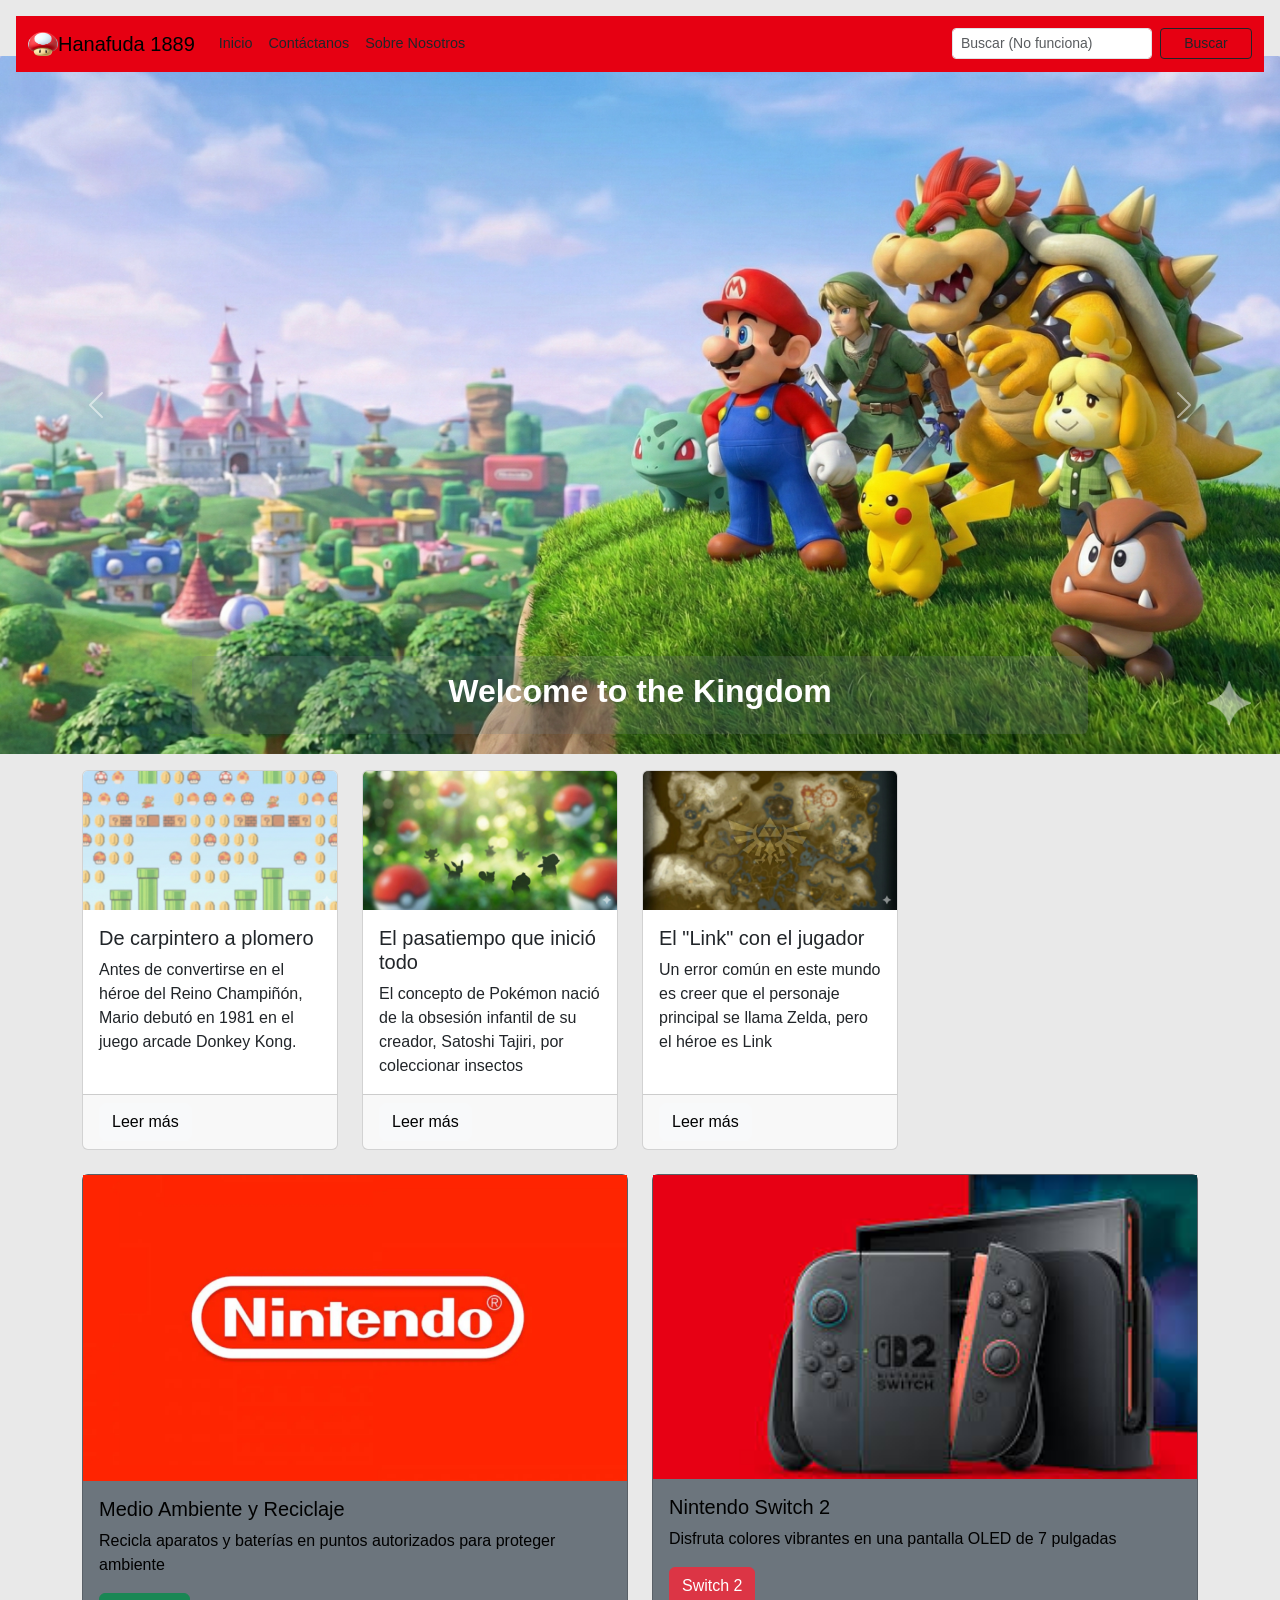
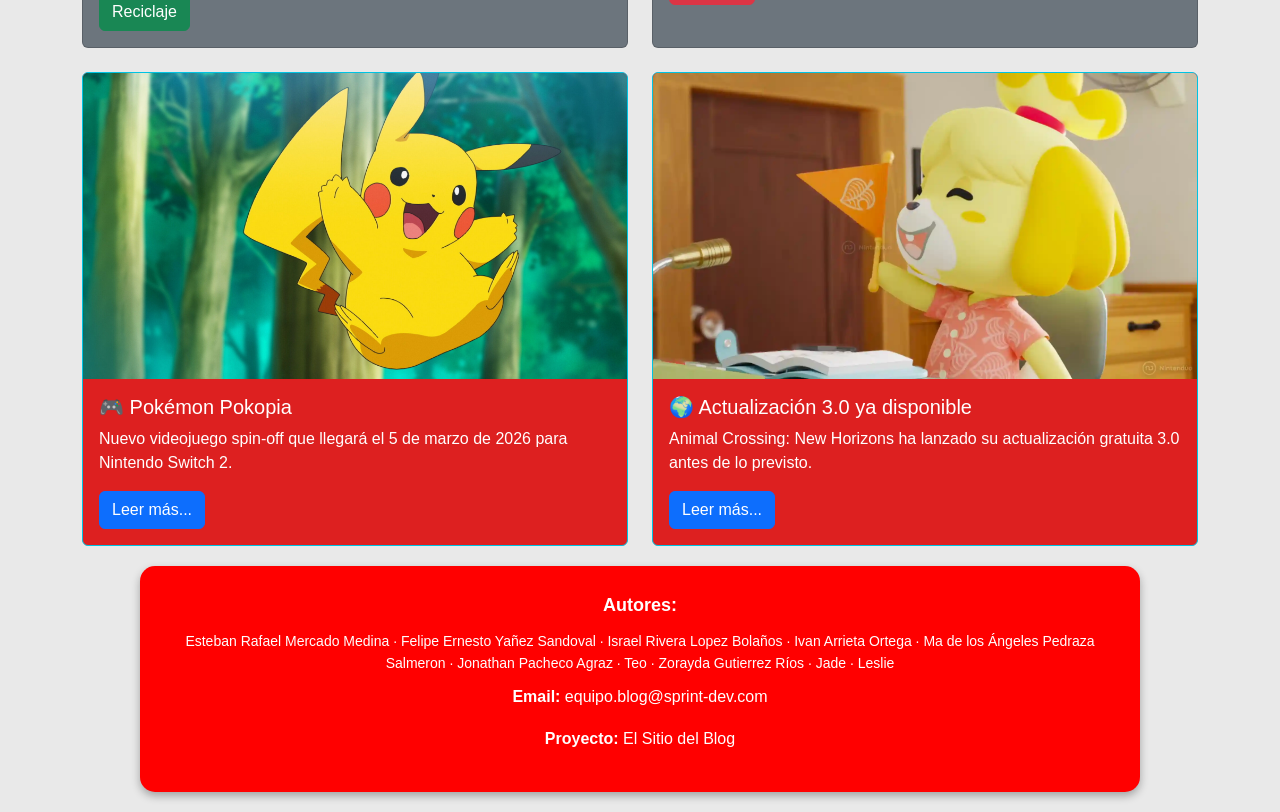
==== index.html @ a0fc488a "Merge branch 'bootstrap' into bootstrap-Esteban" ====
<!DOCTYPE html>
<html lang="es">

<head>
    <meta charset="UTF-8">
    <meta name="viewport" content="width=device-width, initial-scale=1.0">
    <title>Hanafuda 1889 - Inicio</title>
    <link href="https://cdn.jsdelivr.net/npm/bootstrap@5.3.3/dist/css/bootstrap.min.css" rel="stylesheet">
    <link rel="stylesheet" href="styles.css">
    <script src="components.js" defer></script>
</head>

<body>


    <main-nav></main-nav>


    <!-- ========== CONTENIDO PRINCIPAL ========== -->
    <main>

        <!-- ===== SECCIÓN HERO/BIENVENIDA - PERSONA 2 ===== -->
        <section id="">
            <div id="titleBox">
                <div id="carouselExample" class="carousel slide">
                    <div class="carousel-inner">
                        <div class="carousel-item active">
                            <img src="./img/titleBackground.png" class="d-block w-100" alt="...">
                            <div class="carousel-caption d-none d-md-block bg-secondary text-white p-3 rounded bg-opacity-25">
                                <h2 class="fw-bolder">Welcome to the Kingdom</h2>
                            </div>
                        </div>
                        <div class="carousel-item">
                            <img src="./img/carr02.png" class="d-block w-100" alt="...">
                            <div class="carousel-caption d-none d-md-block bg-secondary text-white p-3 rounded bg-opacity-25">
                                <p class="fs-2 text-decoration-none fw-bolder">Mario Kart en Universal Studios</p>
                                <a href="#" class="text-decoration-underline link text-white fs-2">Ver más</a>
                            </div>
                        </div>
                        <div class="carousel-item">
                            <img src="./img/carr03.png" class="d-block w-100" alt="...">
                            <div class="carousel-caption d-none d-md-block bg-secondary text-white p-3 rounded bg-opacity-25">
                                <p class="fs-2 text-decoration-none fw-bolder">Nuevo juego de Donkey Kong</p>
                                <a href="#" class="text-decoration-underline link text-white fs-2">Ver más</a>
                            </div>
                        </div>
                    </div>
                    <button class="carousel-control-prev" type="button" data-bs-target="#carouselExample"
                        data-bs-slide="prev">
                        <span class="carousel-control-prev-icon" aria-hidden="true"></span>
                        <span class="visually-hidden">Previous</span>
                    </button>
                    <button class="carousel-control-next" type="button" data-bs-target="#carouselExample"
                        data-bs-slide="next">
                        <span class="carousel-control-next-icon" aria-hidden="true"></span>
                        <span class="visually-hidden">Next</span>
                    </button>
                </div>
            </div>
            <!-- Título principal del blog (h1) -->
            <!-- Párrafo de introducción -->
            <!-- Imagen principal -->
        </section>
        <!-- ===== FIN HERO ===== -->

        <!-- ===== SECCIÓN ARTÍCULOS/CONTENIDO - PERSONA 3 ===== -->
        <section id="">
            <div class="container">
                <div class="row mt-3">
                    <div class="col-auto">
                        <div class="card h-100" style="width: 16rem;">
                            <img src="./img/mario.png" class="card-img-top" alt="...">
                            <div class="card-body">
                                <h5 class="card-title">De carpintero a plomero</h5>
                                <p class="card-text">Antes de convertirse en el héroe del Reino Champiñón, Mario debutó
                                    en 1981 en el juego arcade Donkey Kong.</p>
                            </div>
                            <div class="card-footer">
                                <a href="#" class="btn btn-light">Leer más</a>
                            </div>
                        </div>
                    </div>
                    <div class="col-auto">
                        <div class="card h-100" style="width: 16rem;">
                            <img src="./img/pokemon.png" class="card-img-top" alt="...">
                            <div class="card-body">
                                <h5 class="card-title">El pasatiempo que inició todo</h5>
                                <p class="card-text">El concepto de Pokémon nació de la obsesión infantil de su creador,
                                    Satoshi
                                    Tajiri, por coleccionar insectos</p>
                            </div>
                            <div class="card-footer">
                                <a href="#" class="btn btn-light">Leer más</a>
                            </div>
                        </div>
                    </div>
                    <div class="col-auto">
                        <div class="card h-100" style="width: 16rem;">
                            <img src="./img/zelda.png" class="card-img-top" alt="...">
                            <div class="card-body">
                                <h5 class="card-title">El "Link" con el jugador</h5>
                                <p class="card-text">Un error común en este mundo es creer que el personaje principal se
                                    llama
                                    Zelda, pero el héroe es Link</p>
                            </div>
                            <div class="card-footer">
                                <a href="#" class="btn btn-light">Leer más</a>
                            </div>
                        </div>
                    </div>
                </div>
            </div>

            <!--inicio de mis articulos-->
        <div class="container mt-4">
            <div class="row g-4">
                <div class="col-md-6">
                    <article class="card h-100 bg-secondary text-black">
                        <img src="/img/nintendo.webp" alt="Nintendo Reciclaje" >
                        <div class="card-body ">
                            <h5 class="card-title">Medio Ambiente y Reciclaje</h5>
                            <p class="card-text">Recicla aparatos y baterías en puntos autorizados para proteger ambiente </p>
                            <a href="https://www.nintendo.com/es-es/Empresa/Informacion-al-Consumidor/Medio-ambiente-y-reciclaje/Medio-ambiente-y-reciclaje-2507405.html?srsltid=AfmBOoqjgCfKICiXzBRocwQR1zyHa_dGzlAh3qKgA-KItRcK5p74IXiR"
                            class="btn btn-success"
                            target="_blank">Reciclaje</a>
                        </div>
                    </article>
                </div>


                <div class="col-md-6">
                    <article class="card h-100 bg-secondary text-black"">
                        <img src="/img/nintengo2.jpeg" alt="Nintendo switch 2" >
                        <div class="card-body">
                            <h5 class="card-title">Nintendo Switch 2</h5>
                            <p class="card-text">Disfruta colores vibrantes en una pantalla OLED de 7 pulgadas</p>
                            <a href="https://www.nintendo.com/es-es/switch/oled-model/"
                            class="btn btn-danger"
                            target="_blank">Switch 2</a>
                        </div>
                    </article>
                </div>

            </div>
        </div>
        <!-- ===== Mis articulos ===== -->
        
            <div class="articleJade container mt-4">
            <div class="row g-4">

            <div class="col-md-6">
            <div class="card h-100 custom-card">
                <img src="img/pokemon.jpg" class="card-img-top" alt="Artículo destacado 1">
                <div class="card-body">
                    <h5 class="card-title">🎮 Pokémon Pokopia</h5>
                    <p class="card-text">Nuevo videojuego spin-off que llegará el 5 de marzo de 2026 para Nintendo Switch 2.</p>
                    <a href="#" class="btn btn-primary">Leer más...</a>
                </div>
            </div>
            </div>

            <div class="col-md-6">
            <div class="card h-100 custom-card">
                <img src="img/ac.webp" class="card-img-top" alt="Artículo destacado 2">
                <div class="card-body">
                    <h5 class="card-title">🌍 Actualización 3.0 ya disponible</h5>
                    <p class="card-text">Animal Crossing: New Horizons ha lanzado su actualización gratuita 3.0 antes de lo previsto.</p>
                    <a href="#" class="btn btn-primary">Leer más...</a>
                </div>
            </div>
            </div>

            </div>       
            </div>

                    </article>
                </section>

            </div>
        </section>
        <!-- ===== FIN ARTÍCULOS ===== -->

        <!-- ========== FOOTER ========== -->
        <!-- Lista de autores -->
        <!-- Correo falso-->
        <!-- Nombre del proyecto -->
        <main-footer></main-footer>
        <!-- ========== FIN FOOTER ========== -->
    </main>

    <script src="https://cdn.jsdelivr.net/npm/bootstrap@5.3.3/dist/js/bootstrap.bundle.min.js"></script>
</body>

</html>
---- styles.css ----
/*************** HEADER CSS, VA ARRIBOTA DE TODO TODO ***************/
    /* Control para todos los objetos nav */
nav {
    position: sticky;
    top: 1rem;
    width: calc(100% - 2rem);
    margin: 0 auto;
    z-index: 1000;     /* Medida de seguridad para que el Header siempre sea el elemento mas alto, arriba de todos los demas */
}
    /* Controla el div contenedor de los objetos nav */
.nav-container {
    background-color: red;
    padding: 16px 32px;
    border-radius: 8px;
    margin: 0 auto;
    display: flex;
    justify-content: space-between;
    align-items: center;
}

    /* Div container con todo lo que va a la izquierda: titulo, separador y menu de navegacion */
.nav-left {
    display: flex;
    align-items: center;
    gap: 24px;
}

    /* Controla el h2 que funciona como titulo del nav */
.nav-title {
    color: #fff;
    font-size: 32px;
    margin: 0;
}

    /* Controla el separador | lit nomas eso */
.separator {
    color: #fff;
    font-size: 32px;
}

    /* Controla la lista que contiene el selector de paginas */
.nav-menu {
    display: flex;
    list-style: none; /* Elimina bullet points de la lista */
    gap: 12px;
    margin: 0;
    padding: 0;
}

    /* Controla los items de lista de las paginas NO seleccionadas */
.nav-link {
    color: #fff;
    text-decoration: none; /* Quita la rayita debajo de los urls pq se ve feo */
    font-size: 24px;
    padding: 8px 16px;
    border-radius: 5px;
}

.nav-link:hover {
    background-color: #555;
}

    /* Controla la imagen del logo en el header */
.logo-img img {
    height: 80px;
    width: 80px;
}
/*************** END HEADER CSS ***************/
/* Estilo del about */
.tittle {
 text-align: center;
 background-color: red;
 color: white;
 text-shadow:
 -2px -2px 0 rgb(136, 43, 43),
 2px -2px 0 rgb(136, 43, 43),
 -2px 2px 0 rgb(136, 43, 43),
 2px 2px 0 rgb(136, 43, 43);
 font-family: 'Luckiest Guy', cursive;
 display: block;
 width: 100vw;
 margin: 0;
 padding: 10px ;
}
.imagenes {
display: flex;
gap: 20px;
justify-content: center;
}

.imagenes2 img {
width: 300px;
}
.box{
    background-color: bisque;
}

.box2{
    background-color: bisque;
}
.subtitulo{
background-color: orange;
color: white;
 font-family: 'Luckiest Guy', cursive;
 display: block;
 width: 100vw;
 margin: 0;
 padding: 10px ;
}
.subtitulo2{
background-color: green;
color: white;
 font-family: 'Luckiest Guy', cursive;
 display: block;
 width: 100vw;
 margin: 0;
 padding: 10px ;

}
button{
background-color: red;
color: white;
font-family: 'Luckiest Guy', cursive;
display: block;
width: 100vw;
margin: 0;
padding: 10px ;

}
.historia-contenido{
display: flex;
align-items: center;
justify-content: space-between;
gap: 30px;
}

.historia{
font-size: 30px;  
line-height: 1.6;
width: 50%;
text-align: left;
margin: 0;
}

.imagenes{
width: 50%;
display: flex;
justify-content: flex-end;
gap: 20px;
}

.mision-contenido{
display: flex;
align-items: center;
justify-content: space-between;
gap: 30px;
}

.misión{
font-size: 30px;  
line-height: 1.6;
width: 50%;
text-align: left;
margin: 0;
}

.imagenes2{
width: 50%;
display: flex;
justify-content: flex-end;
gap: 20px;
}

/* Fin del about*/
html, body {
    min-height: 100vh;
    margin: 0;
}

body {
     display: flex;
    flex-direction: column;
    font-family: Arial, Helvetica, sans-serif;
    background-color: rgb(233, 233, 233);
}    

main {
    flex: 1;
}

/* ================= FOOTER CUADRADO ROJO ================= */
.footer {
  background-color: #ff0000;   
  color: #ffffff;               
  padding: 25px 20px;           
  border-radius: 15px;         
  text-align: center;           
  font-family: Arial, sans-serif;
  line-height: 1.6;             
  max-width: 1000px;             
  margin: 20px auto;             
  box-shadow: 0 4px 8px rgba(0,0,0,0.3); 
}

/* Título de autores */
.footer-title {
  font-size: 18px;
  font-weight: bold;
  margin-bottom: 10px;
}

/* Lista de autores */
.footer-authors {
  font-size: 14px;
  margin: 10px 0;
}

/* Información adicional (email, proyecto) */
.footer p strong {
  color: #ffffff;         
}

/* Footer responsivo */
@media (max-width: 768px) {
  .footer {
    font-size: 14px;
    padding: 20px 15px;
  }

  .footer-authors {
    line-height: 1.4;
  }
}

    
#pageTitle {
    position: absolute;
    top: 50%;
    left: 7%;
    color: antiquewhite;
    text-shadow:
        -2px 0 black,
        0 2px black,
        2px 0 black,
        0 -2px black;
}
.articleGrid {
    margin-top: 20px;
    display: grid;
    grid-template-columns: repeat(3, 1fr);
    gap: 20px;
}
.articleGrid article {
    border: 1px solid white;
    padding: 5px;
    border-radius: 5px;
    min-height: 150px;
    border: 2px solid white;
}

#firstArticle {
    height: 150px;
    background-image: url(./img/mario.png);
    background-size: cover;
    background-repeat: no-repeat;
    background-position: center;
}

#articleContent1{
    background-color: rgba(219, 245, 248);
    padding: 3px;
    border: 1px solid white;
    border-radius: 5px;
}

#secondArticle {
    height: 150px;
    background-image: url(./img/pokemon.png);
    background-size: cover;
    background-repeat: no-repeat;
    background-position: center;
}

#articleContent2{
    background-color: rgba(219, 245, 248);
    padding: 3px;
    border: 1px solid white;
    border-radius: 5px;
}

#thirdArticle {
    height: 150px;
    background-image: url(./img/zelda.png);
    background-size: cover;
    background-repeat: no-repeat;
    background-position: center;
}

#articleContent3{
    background-color: rgba(219, 245, 248);
    padding: 3px;
    border: 1px solid white;
    border-radius: 5px;
}

.articleTitles{
    font-size: 20px;
    text-align: center;
    background-color: white;
    border-radius: 3px;
}

.linkAddress{
    background-color: red;
    color: antiquewhite;
    padding: 3px;
    border-radius: 3px;
    background-image: url(./img/titleBackground.png);
    object-fit: cover;
}

/*Artículos Jade*/

.custom-card {
  background-color: #DD2020;
  color: #ffffff;
  border-color: #00C3E3;
}

/*pagina de contacto
.contact-page {
    display: flex;
    justify-content: center;
    align-items: center;
    min-height: 100vh;
    margin: 0;
    background-color: rgb(233, 233, 233);
}

.contact {
    font-family: Arial, Helvetica, sans-serif;
    padding: 20px;
    display: flex;
    gap: 40px;
    justify-content: center;
    align-items: flex-start;
}

.informacion {
    background-color: white;
    padding: 30px;
    border-radius: 10px;
    text-align: center;
    width: 300px;
}

.formulario {
    background-color: white;
    padding: 30px;
    border-radius: 10px;
    text-align: center;
    width: 350px;
}

.contact img {
    border-radius: 10px;
    margin-bottom: 10px;
    width: 150px;
}

.contact h1 {
    font-size: 1.8rem;
    margin-bottom: 15px;
}

.contact h2 {
    font-size: 1.2rem;
    margin-top: 20px;
    margin-bottom: 10px;
}

.contact h3 {
    font-size: 1rem;
    margin-top: 15px;
    margin-bottom: 5px;
}

.contact p {
    margin: 5px 0;

}
    */

#Environment {
   background-image:
    linear-gradient(rgba(255, 255, 255, 0.6), rgba(255, 255, 255, 0.6)),
    url("img/nintendoVerde.webp"); ;
    padding: 10px;
  border: 2px solid black;
  border-radius: 5px;

}


.formulario label {
    display: block;
    margin-bottom: 5px;
    font-weight: bold;
}

.formulario input {
    width: 100%;
    padding: 10px;
    margin-bottom: 15px;
    border: 1px solid #ccc;
    border-radius: 5px;
}

.formulario button {
    background-color: rgb(200, 50, 50);
    color: white;
    padding: 10px 30px;
    border: none;
    border-radius: 5px;
    cursor: pointer;
    width: 100%;
}

.formulario button:hover {
    background-color: rgb(170, 40, 40);
} */
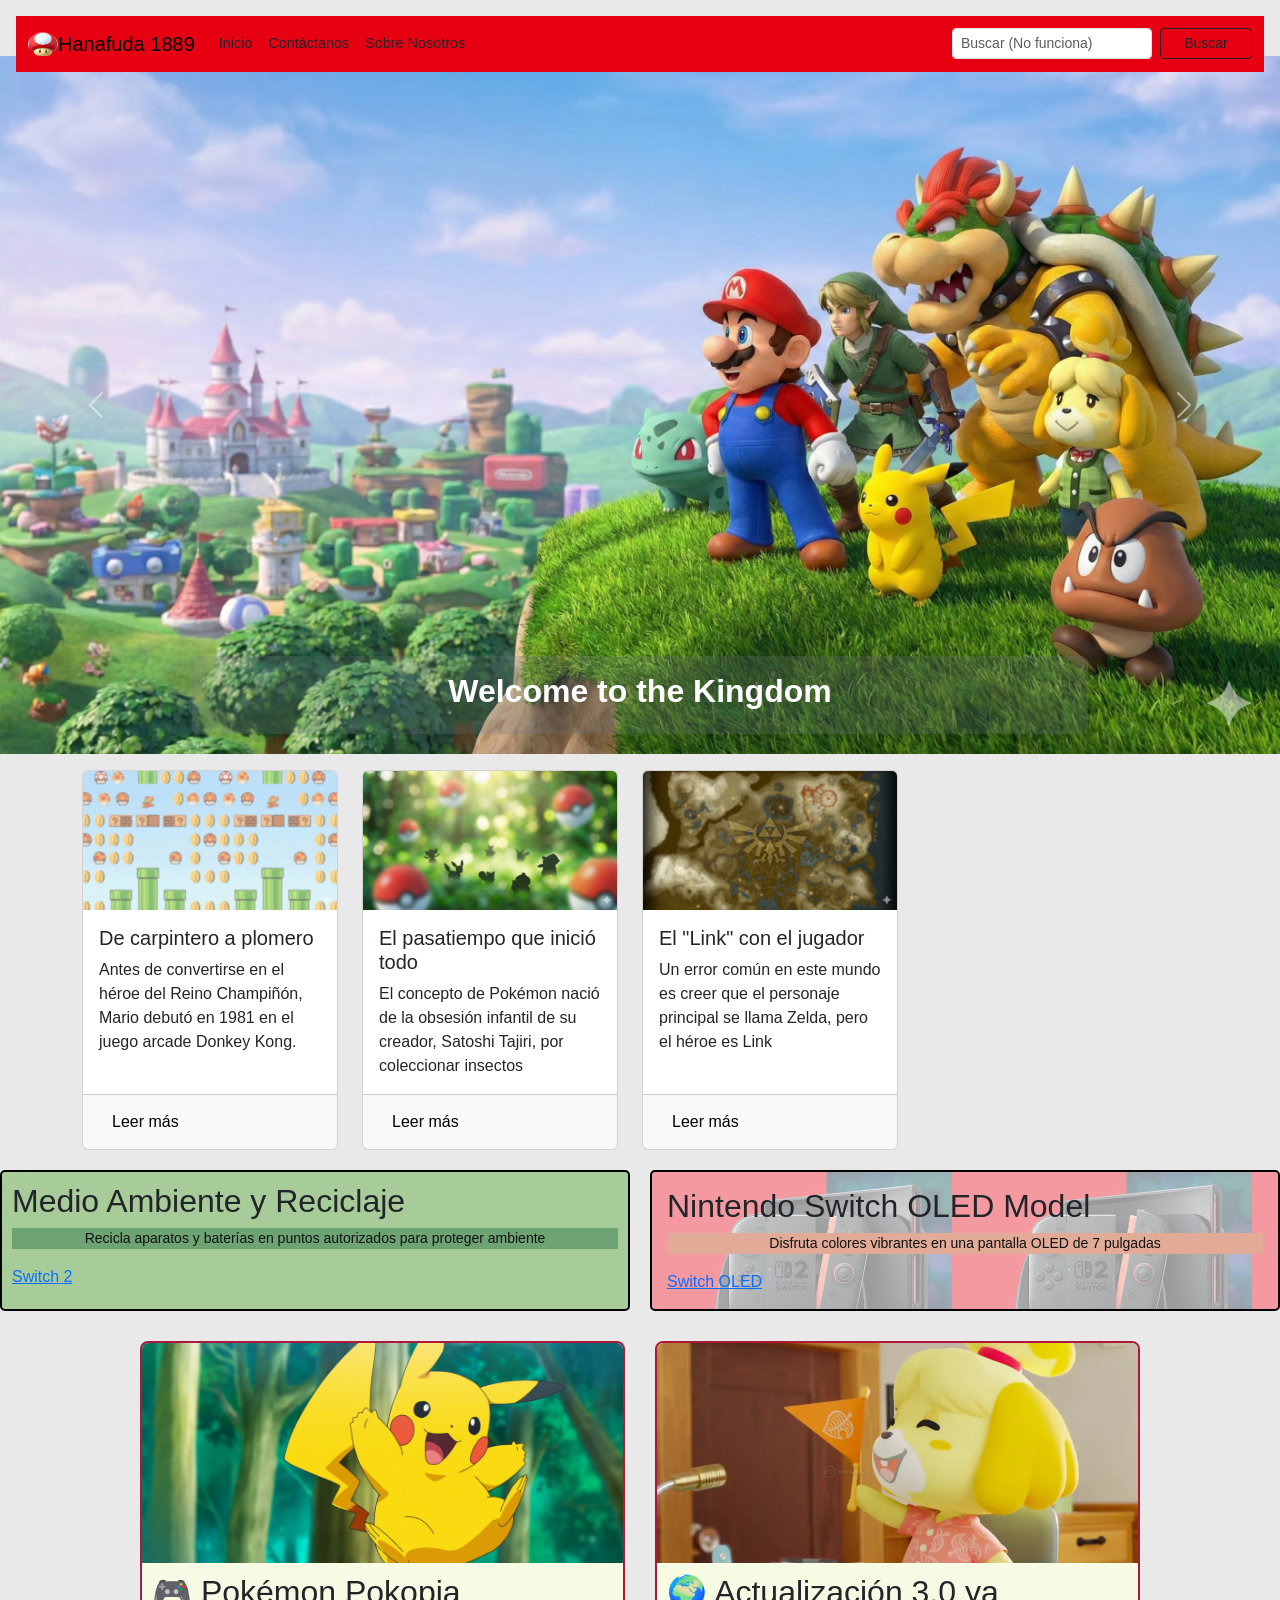
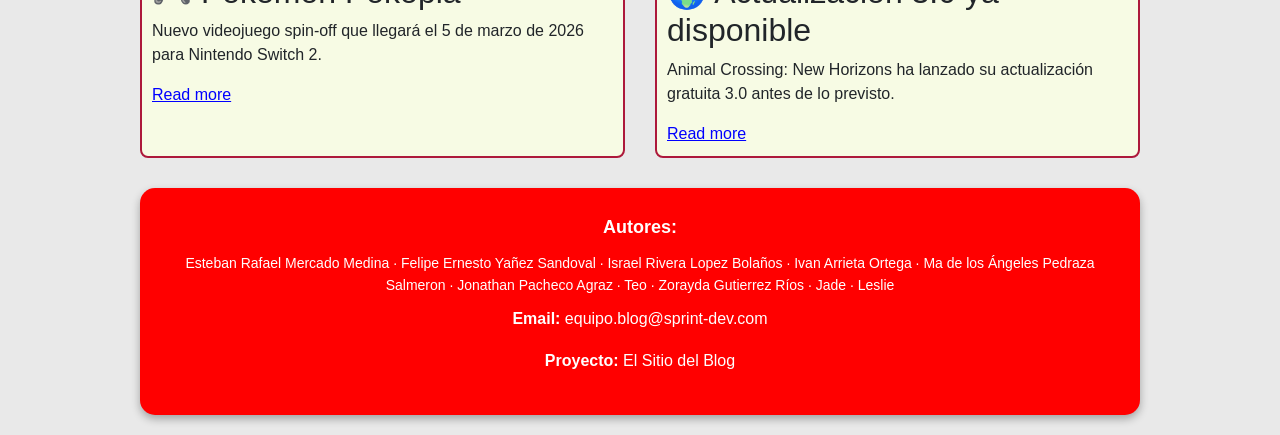
==== commit 55d07144: "Merge branch 'bootstrap' into bootstrap-header" ====
--- a/index.html
+++ b/index.html
@@ -12,9 +12,9 @@
 
 <body>
 
-
-    <main-nav></main-nav>
-
+    <!-- ========== PERSONA 1 ========== -->
+    <main-nav class="sticky-top" style="display: block;"></main-nav>
+    <!-- ========== FIN NAVBAR ========== -->
 
     <!-- ========== CONTENIDO PRINCIPAL ========== -->
     <main>
@@ -111,66 +111,54 @@
                 </div>
             </div>
 
-            <!--inicio de mis articulos-->
-        <div class="container mt-4">
-            <div class="row g-4">
-                <div class="col-md-6">
-                    <article class="card h-100 bg-secondary text-black">
-                        <img src="/img/nintendo.webp" alt="Nintendo Reciclaje" >
-                        <div class="card-body ">
-                            <h5 class="card-title">Medio Ambiente y Reciclaje</h5>
-                            <p class="card-text">Recicla aparatos y baterías en puntos autorizados para proteger ambiente </p>
-                            <a href="https://www.nintendo.com/es-es/Empresa/Informacion-al-Consumidor/Medio-ambiente-y-reciclaje/Medio-ambiente-y-reciclaje-2507405.html?srsltid=AfmBOoqjgCfKICiXzBRocwQR1zyHa_dGzlAh3qKgA-KItRcK5p74IXiR"
-                            class="btn btn-success"
-                            target="_blank">Reciclaje</a>
-                        </div>
-                    </article>
-                </div>
-
-
-                <div class="col-md-6">
-                    <article class="card h-100 bg-secondary text-black"">
-                        <img src="/img/nintengo2.jpeg" alt="Nintendo switch 2" >
-                        <div class="card-body">
-                            <h5 class="card-title">Nintendo Switch 2</h5>
-                            <p class="card-text">Disfruta colores vibrantes en una pantalla OLED de 7 pulgadas</p>
-                            <a href="https://www.nintendo.com/es-es/switch/oled-model/"
-                            class="btn btn-danger"
-                            target="_blank">Switch 2</a>
-                        </div>
-                    </article>
-                </div>
+            <div class="articleIvan">
+                  <article id="Environment">
+                    <h2> Medio Ambiente y Reciclaje</h2>
+                    <p id="En1">Recicla aparatos y baterías en puntos autorizados para proteger ambiente</p>
+                    <a href="https://www.nintendo.com/es-es/Empresa/Informacion-al-Consumidor/Medio-ambiente-y-reciclaje/Medio-ambiente-y-reciclaje-2507405.html?srsltid=AfmBOoqjgCfKICiXzBRocwQR1zyHa_dGzlAh3qKgA-KItRcK5p74IXiR">Switch 2</a>
+                </article>
+                <article id="oled-model">
+                    <h2> Nintendo Switch OLED Model</h2>
+                    <p id="om1">Disfruta colores vibrantes en una pantalla OLED de 7 pulgadas</p>
+                    <a href="https://www.nintendo.com/es-es/switch/oled-model/">Switch OLED</a>
+                </article>
 
             </div>
-        </div>
-        <!-- ===== Mis articulos ===== -->
-        
-            <div class="articleJade container mt-4">
-            <div class="row g-4">
 
-            <div class="col-md-6">
-            <div class="card h-100 custom-card">
-                <img src="img/pokemon.jpg" class="card-img-top" alt="Artículo destacado 1">
-                <div class="card-body">
-                    <h5 class="card-title">🎮 Pokémon Pokopia</h5>
-                    <p class="card-text">Nuevo videojuego spin-off que llegará el 5 de marzo de 2026 para Nintendo Switch 2.</p>
-                    <a href="#" class="btn btn-primary">Leer más...</a>
-                </div>
-            </div>
+            <div class="articleJade">
+
+            <section class="featured-articles">
+                
+                <article class="featured-article">
+                    <div class="featured-image">
+                     <img src="img/pokemon.jpg" alt="Artículo destacado 1"> 
+                    </div>
+
+            <div class="featured-content">
+                <h2>🎮 Pokémon Pokopia</h2>
+                <p>
+                Nuevo videojuego spin-off que llegará el 5 de marzo de 2026 para Nintendo Switch 2.
+                </p>
+            <a href="#">Read more</a>       
             </div>
 
-            <div class="col-md-6">
-            <div class="card h-100 custom-card">
-                <img src="img/ac.webp" class="card-img-top" alt="Artículo destacado 2">
-                <div class="card-body">
-                    <h5 class="card-title">🌍 Actualización 3.0 ya disponible</h5>
-                    <p class="card-text">Animal Crossing: New Horizons ha lanzado su actualización gratuita 3.0 antes de lo previsto.</p>
-                    <a href="#" class="btn btn-primary">Leer más...</a>
-                </div>
-            </div>
+                </article>
+                <article class="featured-article">
+            <div class="featured-image">
+            <img src="img/ac.webp" alt="Artículo destacado 2">
             </div>
 
-            </div>       
+            <div class="featured-content">
+                <h2>🌍 Actualización 3.0 ya disponible</h2>
+                <p>
+                Animal Crossing: New Horizons ha lanzado su actualización gratuita 3.0 antes de lo previsto.
+                </p>
+            <a href="#">Read more</a>
+            </div>
+
+            </article>
+            </section>
+  
             </div>
 
                     </article>
@@ -180,7 +168,7 @@
         </section>
         <!-- ===== FIN ARTÍCULOS ===== -->
 
-        <!-- ========== FOOTER ========== -->
+        <!-- ========== FOOTER - PERSONA 4 ========== -->
         <!-- Lista de autores -->
         <!-- Correo falso-->
         <!-- Nombre del proyecto -->
--- a/styles.css
+++ b/styles.css
@@ -320,14 +320,41 @@
 }
 
 /*Artículos Jade*/
-
-.custom-card {
-  background-color: #DD2020;
-  color: #ffffff;
-  border-color: #00C3E3;
-}
-
-/*pagina de contacto
+.featured-articles {
+  display: grid;
+  grid-template-columns: 1fr 1fr;
+  gap: 30px;
+  max-width: 1000px;
+  margin: 30px auto;
+}
+
+.featured-article {
+  border: 2px solid #ad193b;
+  border-radius: 8px;
+  overflow: hidden;
+  background-color: #f7fbe4;
+}
+
+.featured-image {
+  height: 220px;
+}
+
+.featured-image img {    
+  width: 100%;
+  height: 100%;
+  object-fit: cover;
+}
+
+.featured-content {
+  padding: 10px;
+}
+
+.featured-content a {
+  color: blue;
+  text-decoration: underline;
+}
+
+/*pagina de contacto*/
 .contact-page {
     display: flex;
     justify-content: center;
@@ -389,7 +416,6 @@
     margin: 5px 0;
 
 }
-    */
 
 #Environment {
    background-image:
@@ -400,7 +426,32 @@
   border-radius: 5px;
 
 }
-
+#oled-model {
+   background-image:
+    linear-gradient(rgba(255, 255, 255, 0.6), rgba(255, 255, 255, 0.6)),
+    url("img/nintengo2.jpeg"); ;
+    padding: 15px;
+  border: 2px solid black;
+  border-radius: 5px;
+}
+#En1 {
+    background-color: rgb(110, 163, 116);
+    font-size: 14px;
+    color: #111111;
+    text-align: center;
+}   
+#om1 {
+    background-color: rgb(225, 171, 151);
+    font-size: 14px;
+    color: #111111;
+    text-align: center;
+}
+.articleIvan {
+    margin-top: 20px;
+    display: grid;
+    grid-template-columns: repeat(2, 1fr);
+    gap: 20px;
+}
 
 .formulario label {
     display: block;
@@ -428,4 +479,4 @@
 
 .formulario button:hover {
     background-color: rgb(170, 40, 40);
-} */
+}
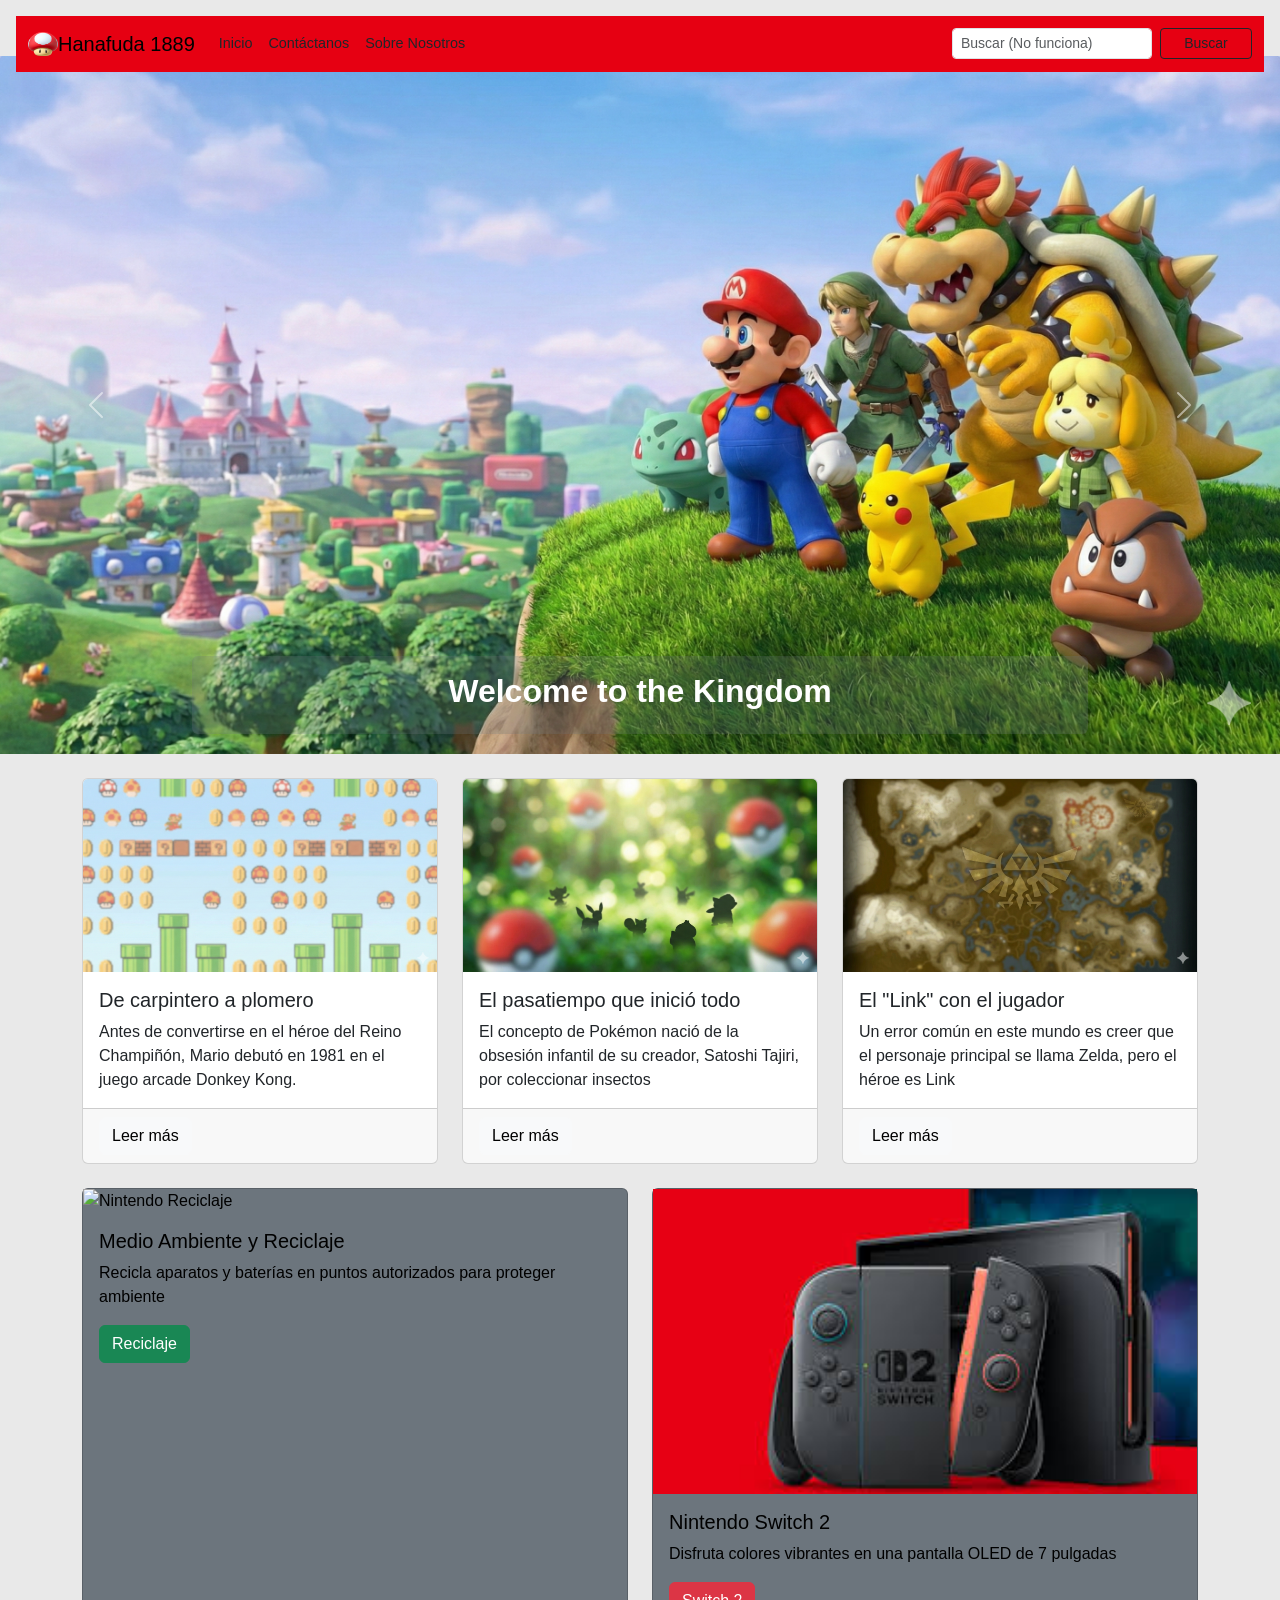
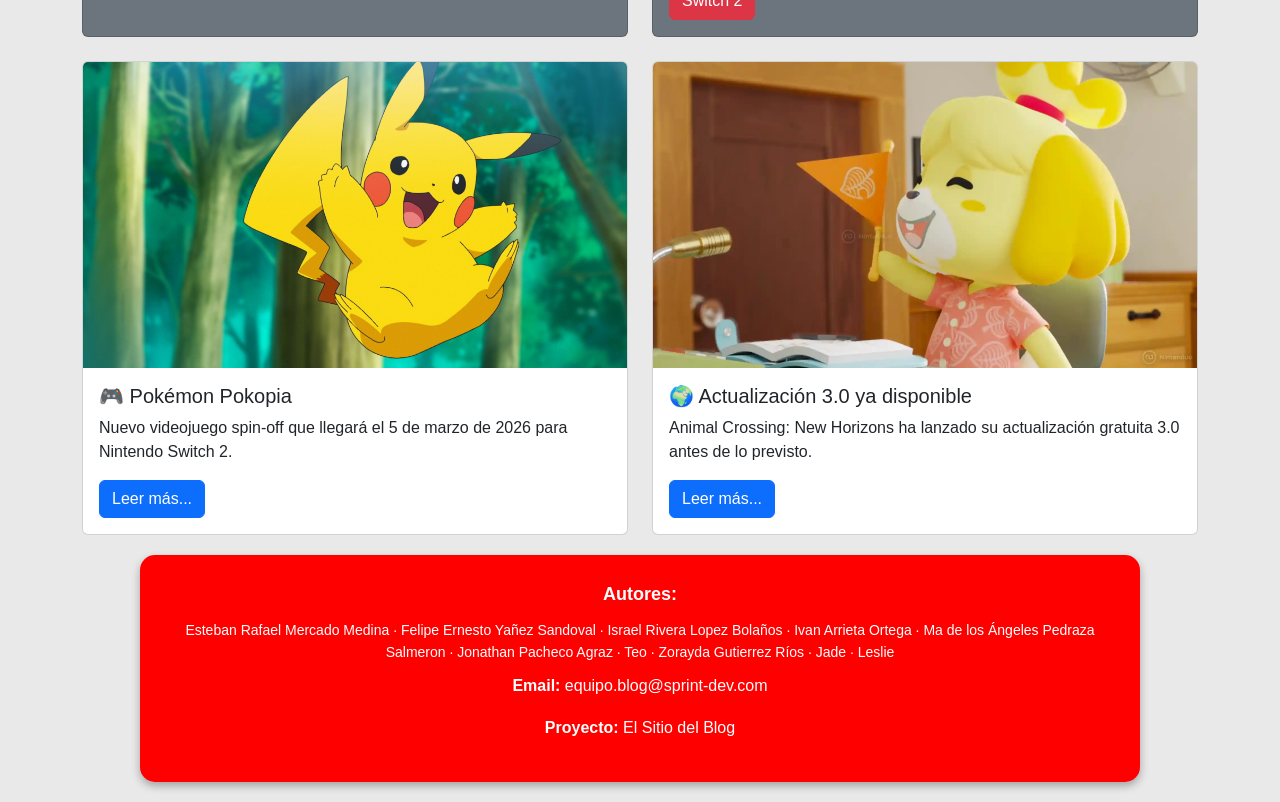
==== commit 50329b6d: "corrigiendo grid de primeros tres artículos" ====
--- a/index.html
+++ b/index.html
@@ -12,9 +12,9 @@
 
 <body>
 
-    <!-- ========== PERSONA 1 ========== -->
-    <main-nav class="sticky-top" style="display: block;"></main-nav>
-    <!-- ========== FIN NAVBAR ========== -->
+
+    <main-nav></main-nav>
+
 
     <!-- ========== CONTENIDO PRINCIPAL ========== -->
     <main>
@@ -65,10 +65,10 @@
 
         <!-- ===== SECCIÓN ARTÍCULOS/CONTENIDO - PERSONA 3 ===== -->
         <section id="">
-            <div class="container">
-                <div class="row mt-3">
-                    <div class="col-auto">
-                        <div class="card h-100" style="width: 16rem;">
+            <div class="container mt-4">
+                <div class="row g-4">
+                    <div class="col-md-4">
+                        <div class="card h-100" style="width: auto;">
                             <img src="./img/mario.png" class="card-img-top" alt="...">
                             <div class="card-body">
                                 <h5 class="card-title">De carpintero a plomero</h5>
@@ -80,8 +80,8 @@
                             </div>
                         </div>
                     </div>
-                    <div class="col-auto">
-                        <div class="card h-100" style="width: 16rem;">
+                    <div class="col-md-4">
+                        <div class="card h-100" style="width: auto;">
                             <img src="./img/pokemon.png" class="card-img-top" alt="...">
                             <div class="card-body">
                                 <h5 class="card-title">El pasatiempo que inició todo</h5>
@@ -94,8 +94,8 @@
                             </div>
                         </div>
                     </div>
-                    <div class="col-auto">
-                        <div class="card h-100" style="width: 16rem;">
+                    <div class="col-md-4">
+                        <div class="card h-100" style="width: auto;">
                             <img src="./img/zelda.png" class="card-img-top" alt="...">
                             <div class="card-body">
                                 <h5 class="card-title">El "Link" con el jugador</h5>
@@ -111,54 +111,66 @@
                 </div>
             </div>
 
-            <div class="articleIvan">
-                  <article id="Environment">
-                    <h2> Medio Ambiente y Reciclaje</h2>
-                    <p id="En1">Recicla aparatos y baterías en puntos autorizados para proteger ambiente</p>
-                    <a href="https://www.nintendo.com/es-es/Empresa/Informacion-al-Consumidor/Medio-ambiente-y-reciclaje/Medio-ambiente-y-reciclaje-2507405.html?srsltid=AfmBOoqjgCfKICiXzBRocwQR1zyHa_dGzlAh3qKgA-KItRcK5p74IXiR">Switch 2</a>
-                </article>
-                <article id="oled-model">
-                    <h2> Nintendo Switch OLED Model</h2>
-                    <p id="om1">Disfruta colores vibrantes en una pantalla OLED de 7 pulgadas</p>
-                    <a href="https://www.nintendo.com/es-es/switch/oled-model/">Switch OLED</a>
-                </article>
+            <!--inicio de mis articulos-->
+        <div class="container mt-4">
+            <div class="row g-4">
+                <div class="col-md-6">
+                    <article class="card h-100 bg-secondary text-black">
+                        <img src="/img/nintendo.webp" alt="Nintendo Reciclaje" >
+                        <div class="card-body ">
+                            <h5 class="card-title">Medio Ambiente y Reciclaje</h5>
+                            <p class="card-text">Recicla aparatos y baterías en puntos autorizados para proteger ambiente </p>
+                            <a href="https://www.nintendo.com/es-es/Empresa/Informacion-al-Consumidor/Medio-ambiente-y-reciclaje/Medio-ambiente-y-reciclaje-2507405.html?srsltid=AfmBOoqjgCfKICiXzBRocwQR1zyHa_dGzlAh3qKgA-KItRcK5p74IXiR"
+                            class="btn btn-success"
+                            target="_blank">Reciclaje</a>
+                        </div>
+                    </article>
+                </div>
+
+
+                <div class="col-md-6">
+                    <article class="card h-100 bg-secondary text-black"">
+                        <img src="/img/nintengo2.jpeg" alt="Nintendo switch 2" >
+                        <div class="card-body">
+                            <h5 class="card-title">Nintendo Switch 2</h5>
+                            <p class="card-text">Disfruta colores vibrantes en una pantalla OLED de 7 pulgadas</p>
+                            <a href="https://www.nintendo.com/es-es/switch/oled-model/"
+                            class="btn btn-danger"
+                            target="_blank">Switch 2</a>
+                        </div>
+                    </article>
+                </div>
 
             </div>
+        </div>
+        <!-- ===== Mis articulos ===== -->
+        
+            <div class="articleJade container mt-4">
+            <div class="row g-4">
 
-            <div class="articleJade">
-
-            <section class="featured-articles">
-                
-                <article class="featured-article">
-                    <div class="featured-image">
-                     <img src="img/pokemon.jpg" alt="Artículo destacado 1"> 
-                    </div>
-
-            <div class="featured-content">
-                <h2>🎮 Pokémon Pokopia</h2>
-                <p>
-                Nuevo videojuego spin-off que llegará el 5 de marzo de 2026 para Nintendo Switch 2.
-                </p>
-            <a href="#">Read more</a>       
+            <div class="col-md-6">
+            <div class="card h-100 custom-card">
+                <img src="img/pokemon.jpg" class="card-img-top" alt="Artículo destacado 1">
+                <div class="card-body">
+                    <h5 class="card-title">🎮 Pokémon Pokopia</h5>
+                    <p class="card-text">Nuevo videojuego spin-off que llegará el 5 de marzo de 2026 para Nintendo Switch 2.</p>
+                    <a href="#" class="btn btn-primary">Leer más...</a>
+                </div>
+            </div>
             </div>
 
-                </article>
-                <article class="featured-article">
-            <div class="featured-image">
-            <img src="img/ac.webp" alt="Artículo destacado 2">
+            <div class="col-md-6">
+            <div class="card h-100 custom-card">
+                <img src="img/ac.webp" class="card-img-top" alt="Artículo destacado 2">
+                <div class="card-body">
+                    <h5 class="card-title">🌍 Actualización 3.0 ya disponible</h5>
+                    <p class="card-text">Animal Crossing: New Horizons ha lanzado su actualización gratuita 3.0 antes de lo previsto.</p>
+                    <a href="#" class="btn btn-primary">Leer más...</a>
+                </div>
+            </div>
             </div>
 
-            <div class="featured-content">
-                <h2>🌍 Actualización 3.0 ya disponible</h2>
-                <p>
-                Animal Crossing: New Horizons ha lanzado su actualización gratuita 3.0 antes de lo previsto.
-                </p>
-            <a href="#">Read more</a>
-            </div>
-
-            </article>
-            </section>
-  
+            </div>       
             </div>
 
                     </article>
@@ -168,7 +180,7 @@
         </section>
         <!-- ===== FIN ARTÍCULOS ===== -->
 
-        <!-- ========== FOOTER - PERSONA 4 ========== -->
+        <!-- ========== FOOTER ========== -->
         <!-- Lista de autores -->
         <!-- Correo falso-->
         <!-- Nombre del proyecto -->
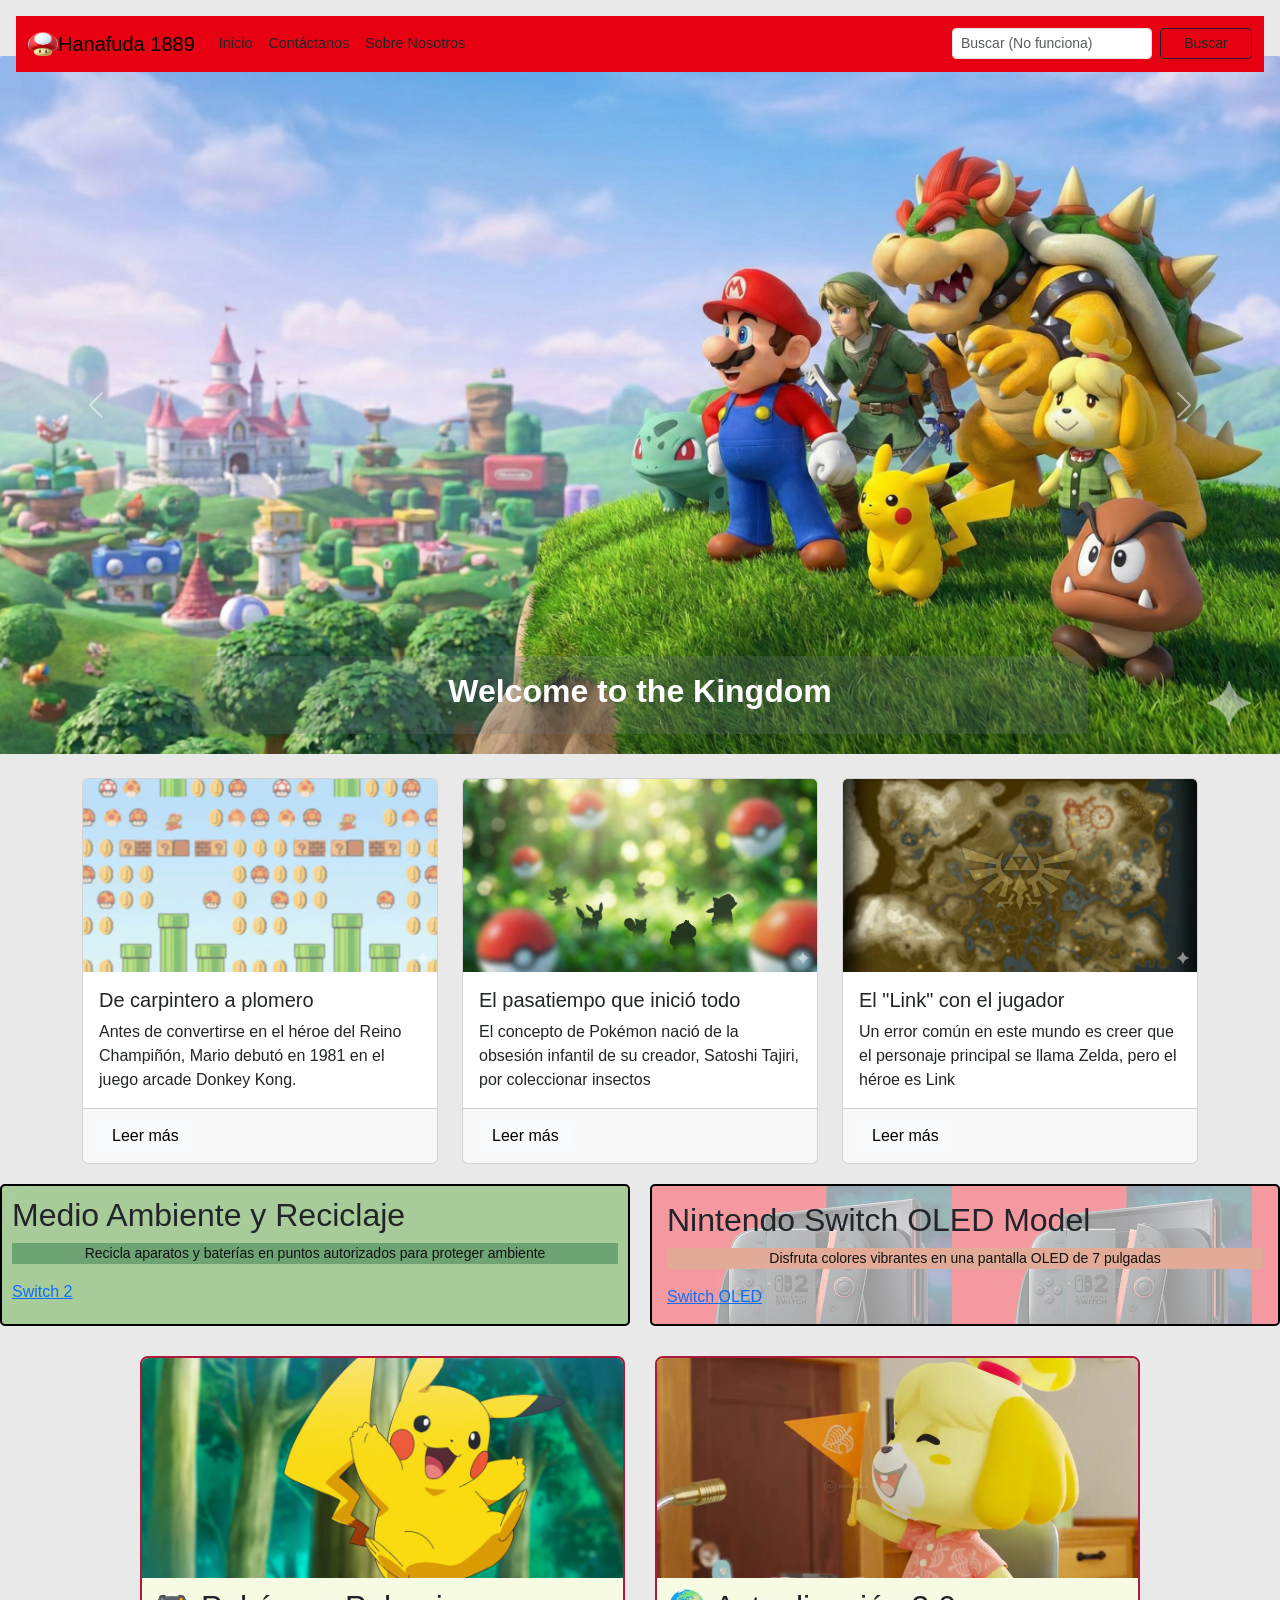
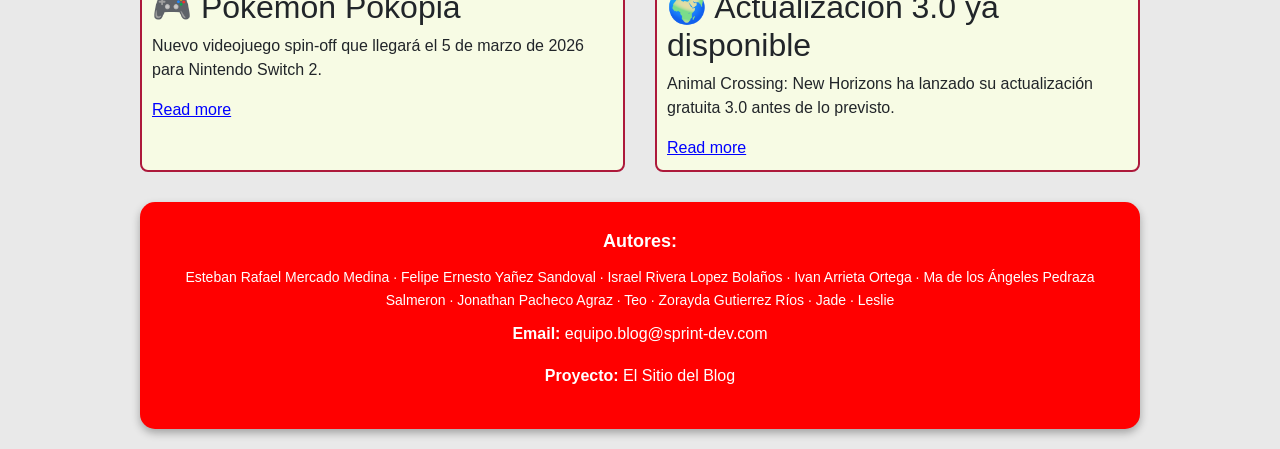
==== commit 5c8b709d: "Merge pull request #27 from zoraydagtz/bootstrap-Esteban corrigiendo grid de primeros tres artículos" ====
--- a/index.html
+++ b/index.html
@@ -12,9 +12,9 @@
 
 <body>
 
-
-    <main-nav></main-nav>
-
+    <!-- ========== PERSONA 1 ========== -->
+    <main-nav class="sticky-top" style="display: block;"></main-nav>
+    <!-- ========== FIN NAVBAR ========== -->
 
     <!-- ========== CONTENIDO PRINCIPAL ========== -->
     <main>
@@ -111,66 +111,54 @@
                 </div>
             </div>
 
-            <!--inicio de mis articulos-->
-        <div class="container mt-4">
-            <div class="row g-4">
-                <div class="col-md-6">
-                    <article class="card h-100 bg-secondary text-black">
-                        <img src="/img/nintendo.webp" alt="Nintendo Reciclaje" >
-                        <div class="card-body ">
-                            <h5 class="card-title">Medio Ambiente y Reciclaje</h5>
-                            <p class="card-text">Recicla aparatos y baterías en puntos autorizados para proteger ambiente </p>
-                            <a href="https://www.nintendo.com/es-es/Empresa/Informacion-al-Consumidor/Medio-ambiente-y-reciclaje/Medio-ambiente-y-reciclaje-2507405.html?srsltid=AfmBOoqjgCfKICiXzBRocwQR1zyHa_dGzlAh3qKgA-KItRcK5p74IXiR"
-                            class="btn btn-success"
-                            target="_blank">Reciclaje</a>
-                        </div>
-                    </article>
-                </div>
-
-
-                <div class="col-md-6">
-                    <article class="card h-100 bg-secondary text-black"">
-                        <img src="/img/nintengo2.jpeg" alt="Nintendo switch 2" >
-                        <div class="card-body">
-                            <h5 class="card-title">Nintendo Switch 2</h5>
-                            <p class="card-text">Disfruta colores vibrantes en una pantalla OLED de 7 pulgadas</p>
-                            <a href="https://www.nintendo.com/es-es/switch/oled-model/"
-                            class="btn btn-danger"
-                            target="_blank">Switch 2</a>
-                        </div>
-                    </article>
-                </div>
+            <div class="articleIvan">
+                  <article id="Environment">
+                    <h2> Medio Ambiente y Reciclaje</h2>
+                    <p id="En1">Recicla aparatos y baterías en puntos autorizados para proteger ambiente</p>
+                    <a href="https://www.nintendo.com/es-es/Empresa/Informacion-al-Consumidor/Medio-ambiente-y-reciclaje/Medio-ambiente-y-reciclaje-2507405.html?srsltid=AfmBOoqjgCfKICiXzBRocwQR1zyHa_dGzlAh3qKgA-KItRcK5p74IXiR">Switch 2</a>
+                </article>
+                <article id="oled-model">
+                    <h2> Nintendo Switch OLED Model</h2>
+                    <p id="om1">Disfruta colores vibrantes en una pantalla OLED de 7 pulgadas</p>
+                    <a href="https://www.nintendo.com/es-es/switch/oled-model/">Switch OLED</a>
+                </article>
 
             </div>
-        </div>
-        <!-- ===== Mis articulos ===== -->
-        
-            <div class="articleJade container mt-4">
-            <div class="row g-4">
 
-            <div class="col-md-6">
-            <div class="card h-100 custom-card">
-                <img src="img/pokemon.jpg" class="card-img-top" alt="Artículo destacado 1">
-                <div class="card-body">
-                    <h5 class="card-title">🎮 Pokémon Pokopia</h5>
-                    <p class="card-text">Nuevo videojuego spin-off que llegará el 5 de marzo de 2026 para Nintendo Switch 2.</p>
-                    <a href="#" class="btn btn-primary">Leer más...</a>
-                </div>
-            </div>
+            <div class="articleJade">
+
+            <section class="featured-articles">
+                
+                <article class="featured-article">
+                    <div class="featured-image">
+                     <img src="img/pokemon.jpg" alt="Artículo destacado 1"> 
+                    </div>
+
+            <div class="featured-content">
+                <h2>🎮 Pokémon Pokopia</h2>
+                <p>
+                Nuevo videojuego spin-off que llegará el 5 de marzo de 2026 para Nintendo Switch 2.
+                </p>
+            <a href="#">Read more</a>       
             </div>
 
-            <div class="col-md-6">
-            <div class="card h-100 custom-card">
-                <img src="img/ac.webp" class="card-img-top" alt="Artículo destacado 2">
-                <div class="card-body">
-                    <h5 class="card-title">🌍 Actualización 3.0 ya disponible</h5>
-                    <p class="card-text">Animal Crossing: New Horizons ha lanzado su actualización gratuita 3.0 antes de lo previsto.</p>
-                    <a href="#" class="btn btn-primary">Leer más...</a>
-                </div>
-            </div>
+                </article>
+                <article class="featured-article">
+            <div class="featured-image">
+            <img src="img/ac.webp" alt="Artículo destacado 2">
             </div>
 
-            </div>       
+            <div class="featured-content">
+                <h2>🌍 Actualización 3.0 ya disponible</h2>
+                <p>
+                Animal Crossing: New Horizons ha lanzado su actualización gratuita 3.0 antes de lo previsto.
+                </p>
+            <a href="#">Read more</a>
+            </div>
+
+            </article>
+            </section>
+  
             </div>
 
                     </article>
@@ -180,7 +168,7 @@
         </section>
         <!-- ===== FIN ARTÍCULOS ===== -->
 
-        <!-- ========== FOOTER ========== -->
+        <!-- ========== FOOTER - PERSONA 4 ========== -->
         <!-- Lista de autores -->
         <!-- Correo falso-->
         <!-- Nombre del proyecto -->
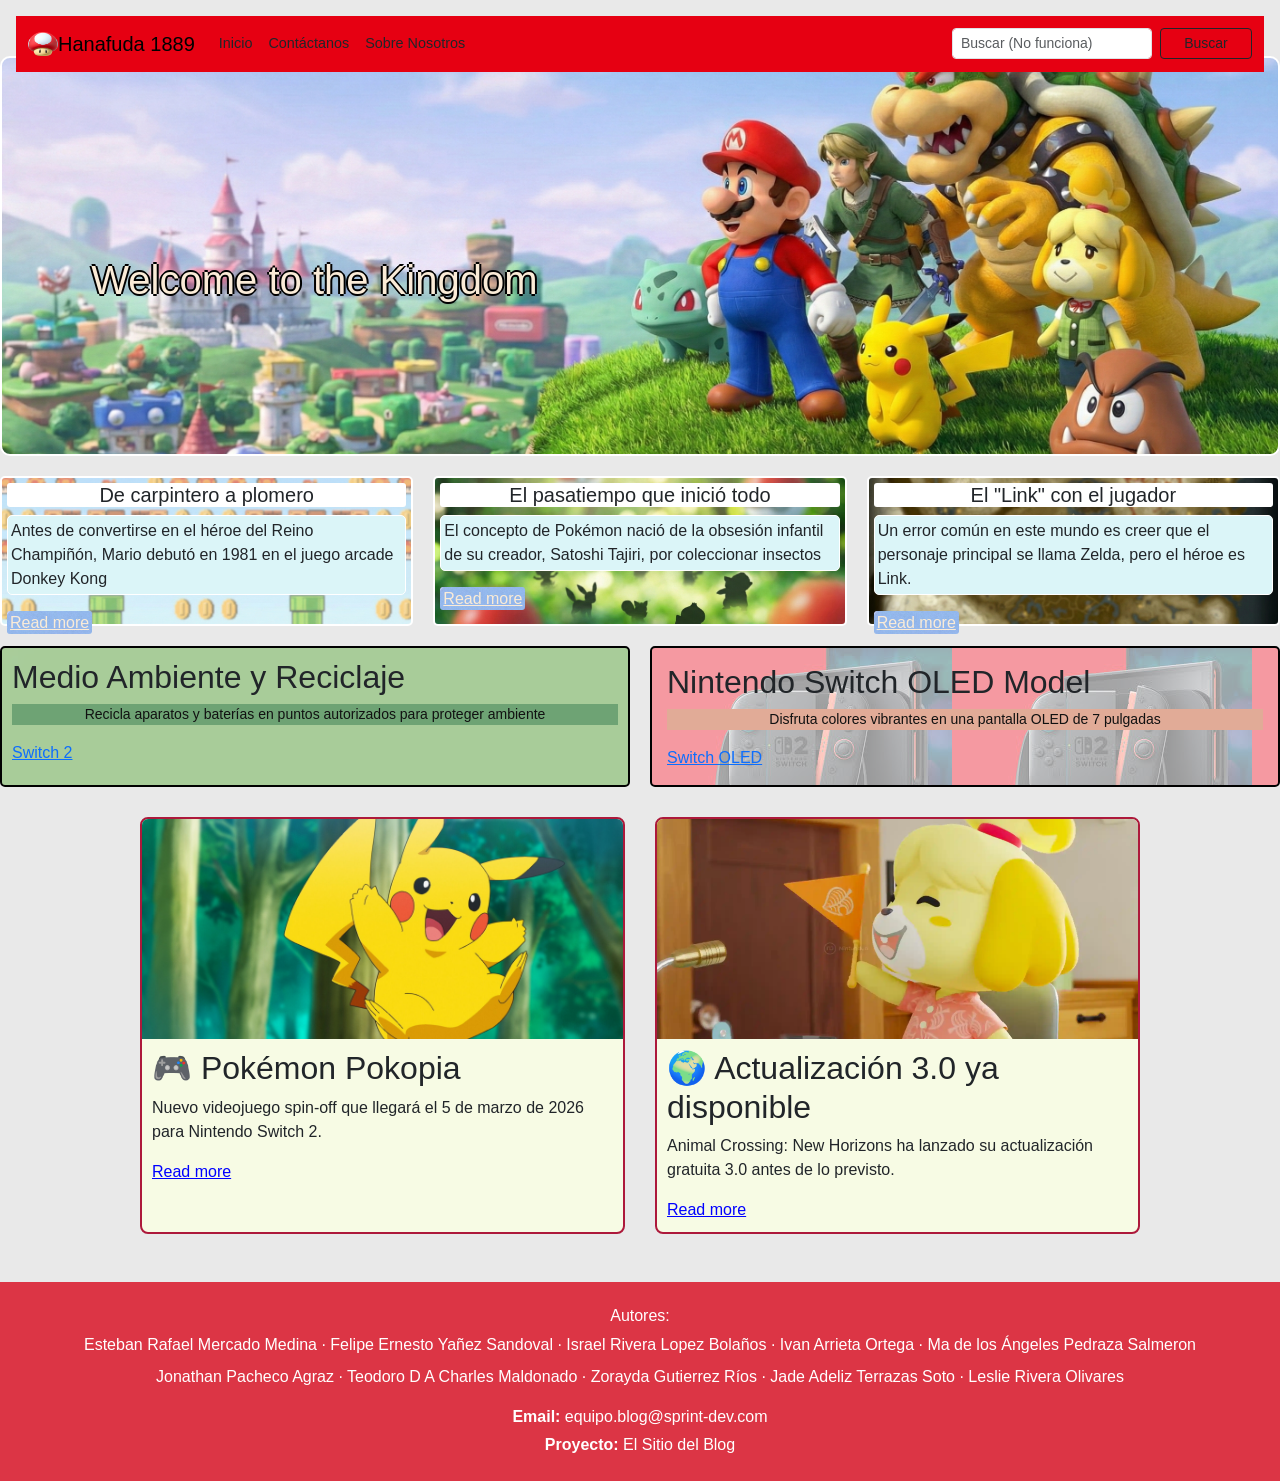
==== commit 50eba655: "Actualización con Bootstrap" ====
--- a/index.html
+++ b/index.html
@@ -1,20 +1,18 @@
 <!DOCTYPE html>
 <html lang="es">
-
 <head>
     <meta charset="UTF-8">
     <meta name="viewport" content="width=device-width, initial-scale=1.0">
-    <title>Hanafuda 1889 - Inicio</title>
+    <title>Nombre del Blog - Inicio</title>
     <link href="https://cdn.jsdelivr.net/npm/bootstrap@5.3.3/dist/css/bootstrap.min.css" rel="stylesheet">
     <link rel="stylesheet" href="styles.css">
     <script src="components.js" defer></script>
 </head>
-
 <body>
 
-    <!-- ========== PERSONA 1 ========== -->
-    <main-nav class="sticky-top" style="display: block;"></main-nav>
-    <!-- ========== FIN NAVBAR ========== -->
+    
+    <main-nav></main-nav>
+    
 
     <!-- ========== CONTENIDO PRINCIPAL ========== -->
     <main>
@@ -22,41 +20,9 @@
         <!-- ===== SECCIÓN HERO/BIENVENIDA - PERSONA 2 ===== -->
         <section id="">
             <div id="titleBox">
-                <div id="carouselExample" class="carousel slide">
-                    <div class="carousel-inner">
-                        <div class="carousel-item active">
-                            <img src="./img/titleBackground.png" class="d-block w-100" alt="...">
-                            <div class="carousel-caption d-none d-md-block bg-secondary text-white p-3 rounded bg-opacity-25">
-                                <h2 class="fw-bolder">Welcome to the Kingdom</h2>
-                            </div>
-                        </div>
-                        <div class="carousel-item">
-                            <img src="./img/carr02.png" class="d-block w-100" alt="...">
-                            <div class="carousel-caption d-none d-md-block bg-secondary text-white p-3 rounded bg-opacity-25">
-                                <p class="fs-2 text-decoration-none fw-bolder">Mario Kart en Universal Studios</p>
-                                <a href="#" class="text-decoration-underline link text-white fs-2">Ver más</a>
-                            </div>
-                        </div>
-                        <div class="carousel-item">
-                            <img src="./img/carr03.png" class="d-block w-100" alt="...">
-                            <div class="carousel-caption d-none d-md-block bg-secondary text-white p-3 rounded bg-opacity-25">
-                                <p class="fs-2 text-decoration-none fw-bolder">Nuevo juego de Donkey Kong</p>
-                                <a href="#" class="text-decoration-underline link text-white fs-2">Ver más</a>
-                            </div>
-                        </div>
-                    </div>
-                    <button class="carousel-control-prev" type="button" data-bs-target="#carouselExample"
-                        data-bs-slide="prev">
-                        <span class="carousel-control-prev-icon" aria-hidden="true"></span>
-                        <span class="visually-hidden">Previous</span>
-                    </button>
-                    <button class="carousel-control-next" type="button" data-bs-target="#carouselExample"
-                        data-bs-slide="next">
-                        <span class="carousel-control-next-icon" aria-hidden="true"></span>
-                        <span class="visually-hidden">Next</span>
-                    </button>
-                </div>
+                <h1 id="pageTitle">Welcome to the Kingdom</h1>
             </div>
+            
             <!-- Título principal del blog (h1) -->
             <!-- Párrafo de introducción -->
             <!-- Imagen principal -->
@@ -65,50 +31,22 @@
 
         <!-- ===== SECCIÓN ARTÍCULOS/CONTENIDO - PERSONA 3 ===== -->
         <section id="">
-            <div class="container mt-4">
-                <div class="row g-4">
-                    <div class="col-md-4">
-                        <div class="card h-100" style="width: auto;">
-                            <img src="./img/mario.png" class="card-img-top" alt="...">
-                            <div class="card-body">
-                                <h5 class="card-title">De carpintero a plomero</h5>
-                                <p class="card-text">Antes de convertirse en el héroe del Reino Champiñón, Mario debutó
-                                    en 1981 en el juego arcade Donkey Kong.</p>
-                            </div>
-                            <div class="card-footer">
-                                <a href="#" class="btn btn-light">Leer más</a>
-                            </div>
-                        </div>
-                    </div>
-                    <div class="col-md-4">
-                        <div class="card h-100" style="width: auto;">
-                            <img src="./img/pokemon.png" class="card-img-top" alt="...">
-                            <div class="card-body">
-                                <h5 class="card-title">El pasatiempo que inició todo</h5>
-                                <p class="card-text">El concepto de Pokémon nació de la obsesión infantil de su creador,
-                                    Satoshi
-                                    Tajiri, por coleccionar insectos</p>
-                            </div>
-                            <div class="card-footer">
-                                <a href="#" class="btn btn-light">Leer más</a>
-                            </div>
-                        </div>
-                    </div>
-                    <div class="col-md-4">
-                        <div class="card h-100" style="width: auto;">
-                            <img src="./img/zelda.png" class="card-img-top" alt="...">
-                            <div class="card-body">
-                                <h5 class="card-title">El "Link" con el jugador</h5>
-                                <p class="card-text">Un error común en este mundo es creer que el personaje principal se
-                                    llama
-                                    Zelda, pero el héroe es Link</p>
-                            </div>
-                            <div class="card-footer">
-                                <a href="#" class="btn btn-light">Leer más</a>
-                            </div>
-                        </div>
-                    </div>
-                </div>
+            <div class="articleGrid">
+                <article id="firstArticle">
+                    <h2 class="articleTitles">De carpintero a plomero</h2>
+                    <p id="articleContent1">Antes de convertirse en el héroe del Reino Champiñón, Mario debutó en 1981 en el juego arcade Donkey Kong</p>
+                    <a href="#" class="linkAddress">Read more</a>
+                </article>
+                <article id="secondArticle">
+                    <h2 class="articleTitles">El pasatiempo que inició todo</h2>
+                    <p id="articleContent2">El concepto de Pokémon nació de la obsesión infantil de su creador, Satoshi Tajiri, por coleccionar insectos</p>
+                    <a href="#" class="linkAddress">Read more</a>
+                </article>
+                <article id="thirdArticle">
+                    <h2 class="articleTitles">El "Link" con el jugador</h2>
+                    <p id="articleContent3">Un error común en este mundo es creer que el personaje principal se llama Zelda, pero el héroe es Link.</p>
+                    <a href="#" class="linkAddress">Read more</a>
+                </article>
             </div>
 
             <div class="articleIvan">
@@ -161,22 +99,32 @@
   
             </div>
 
-                    </article>
-                </section>
-
-            </div>
-        </section>
         <!-- ===== FIN ARTÍCULOS ===== -->
 
-        <!-- ========== FOOTER - PERSONA 4 ========== -->
+        <!-- ========== FOOTER ========== -->
         <!-- Lista de autores -->
         <!-- Correo falso-->
         <!-- Nombre del proyecto -->
-        <main-footer></main-footer>
-        <!-- ========== FIN FOOTER ========== -->
+<!-- ========== FOOTER ========== -->
+    <footer class="bg-danger text-white text-center py-4 mt-5">
+      <div class="container-fluid">
+        <p class="h6 mb-2">Autores:</p>
+        <p class="mb-2">
+          Esteban Rafael Mercado Medina · Felipe Ernesto Yañez Sandoval ·
+          Israel Rivera Lopez Bolaños · Ivan Arrieta Ortega · 
+          Ma de los Ángeles Pedraza Salmeron
+        </p>
+        <p class="mb-3">
+          Jonathan Pacheco Agraz · Teodoro D A Charles Maldonado · Zorayda Gutierrez Ríos · 
+          Jade Adeliz Terrazas Soto · Leslie Rivera Olivares
+        </p>
+        <p class="mb-1"><strong>Email:</strong> equipo.blog@sprint-dev.com</p>
+        <p class="mb-0"><strong>Proyecto:</strong> El Sitio del Blog</p>
+      </div>
+    </footer>
+<!-- ========== FIN FOOTER ========== -->
     </main>
-
-    <script src="https://cdn.jsdelivr.net/npm/bootstrap@5.3.3/dist/js/bootstrap.bundle.min.js"></script>
+    
+ <script src="https://cdn.jsdelivr.net/npm/bootstrap@5.3.3/dist/js/bootstrap.bundle.min.js"></script>
 </body>
-
 </html>
--- a/styles.css
+++ b/styles.css
@@ -188,8 +188,8 @@
     flex: 1;
 }
 
-/* ================= FOOTER CUADRADO ROJO ================= */
-.footer {
+/** ================= FOOTER CUADRADO ROJO =================
+/*.footer {
   background-color: #ff0000;   
   color: #ffffff;               
   padding: 25px 20px;           
@@ -200,27 +200,27 @@
   max-width: 1000px;             
   margin: 20px auto;             
   box-shadow: 0 4px 8px rgba(0,0,0,0.3); 
-}
-
-/* Título de autores */
-.footer-title {
+}*/
+
+/* Título de autores 
+/*.footer-title {
   font-size: 18px;
   font-weight: bold;
   margin-bottom: 10px;
-}
-
-/* Lista de autores */
+}*/
+
+/* Lista de autores 
 .footer-authors {
   font-size: 14px;
   margin: 10px 0;
-}
-
-/* Información adicional (email, proyecto) */
+}*/
+
+/* Información adicional (email, proyecto) 
 .footer p strong {
   color: #ffffff;         
-}
-
-/* Footer responsivo */
+}*/
+
+/* Footer responsivo 
 @media (max-width: 768px) {
   .footer {
     font-size: 14px;
@@ -230,11 +230,22 @@
   .footer-authors {
     line-height: 1.4;
   }
-}
+}*/
 
     
+    
+#titleBox {
+    background-image: url(./img/titleBackground.png);
+    height: 400px;
+    width: 100%;
+    background-repeat: no-repeat;
+    background-size: cover;
+    background-position: center;
+    border: 2px solid white;
+    border-radius: 10px;
+}
 #pageTitle {
-    position: absolute;
+    position: relative;
     top: 50%;
     left: 7%;
     color: antiquewhite;
@@ -354,7 +365,7 @@
   text-decoration: underline;
 }
 
-/*pagina de contacto*/
+/*pagina de contacto
 .contact-page {
     display: flex;
     justify-content: center;
@@ -362,7 +373,7 @@
     min-height: 100vh;
     margin: 0;
     background-color: rgb(233, 233, 233);
-}
+}*/
 
 .contact {
     font-family: Arial, Helvetica, sans-serif;
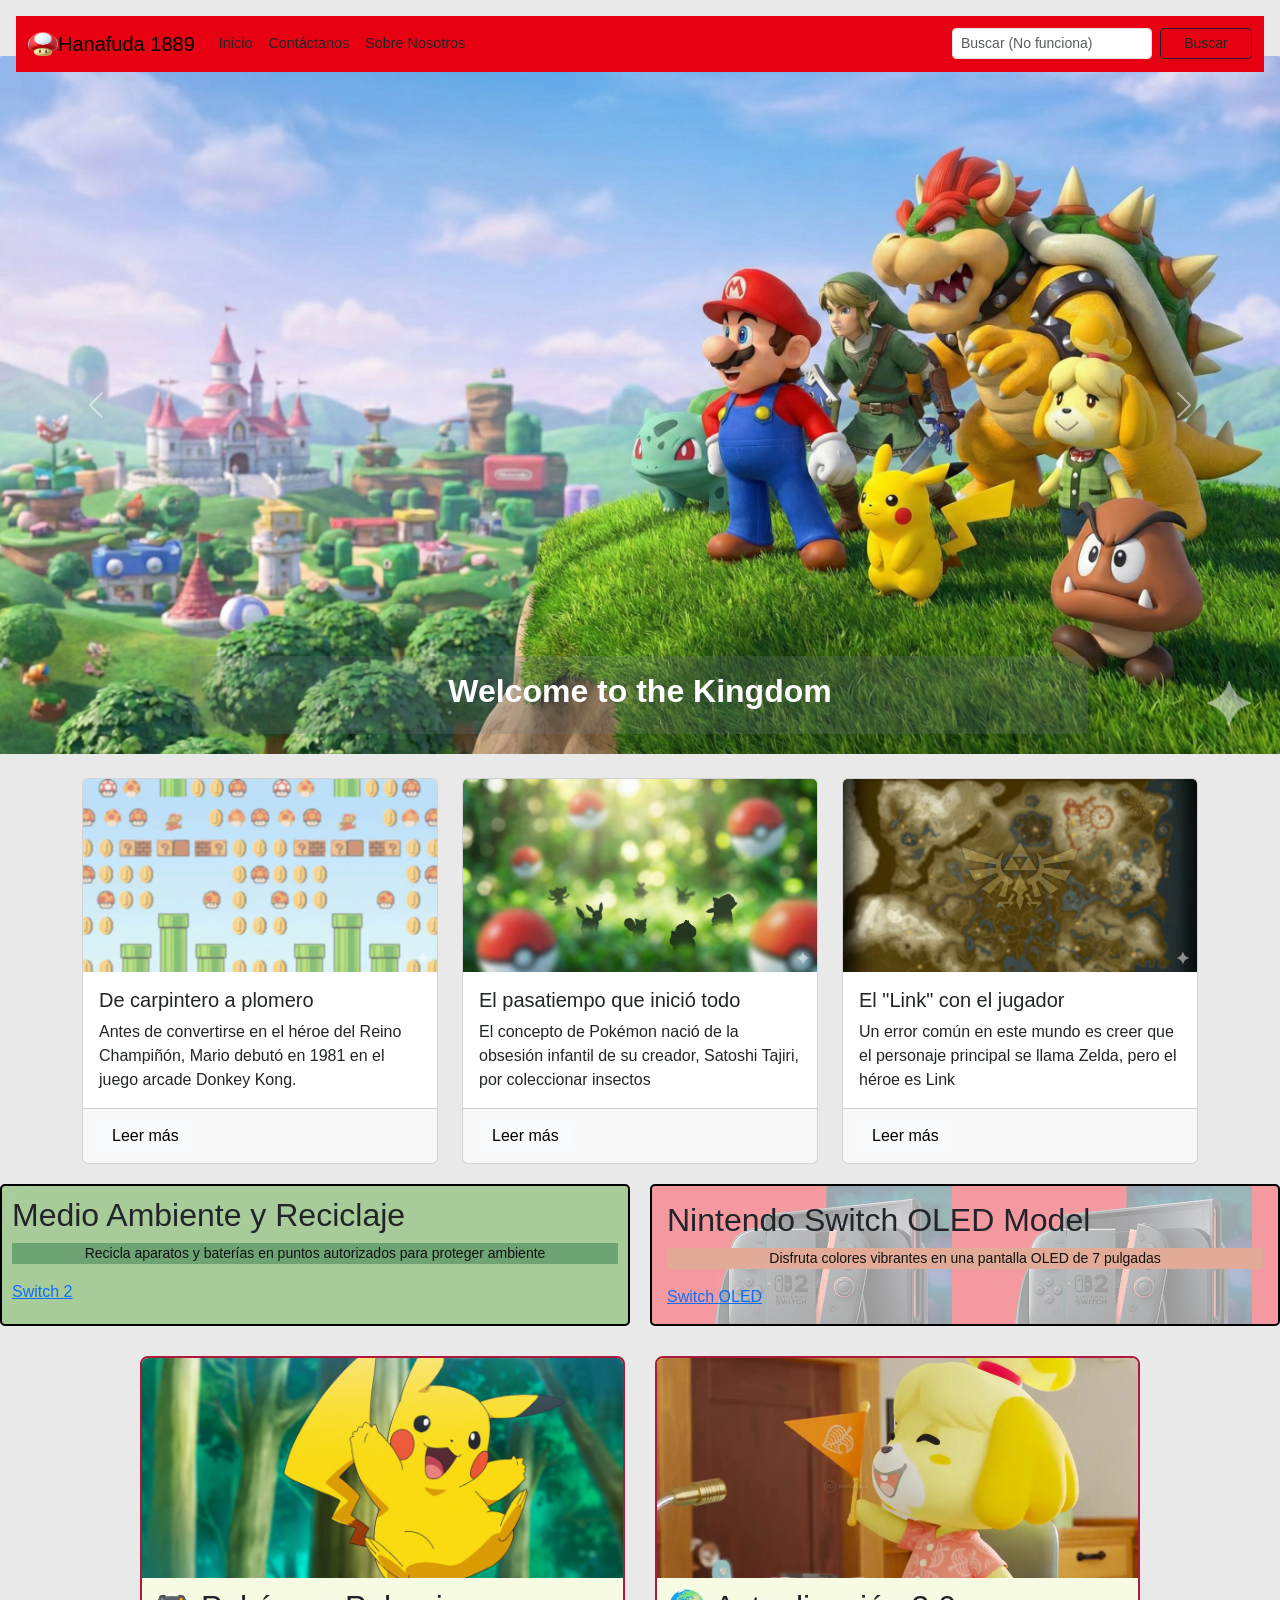
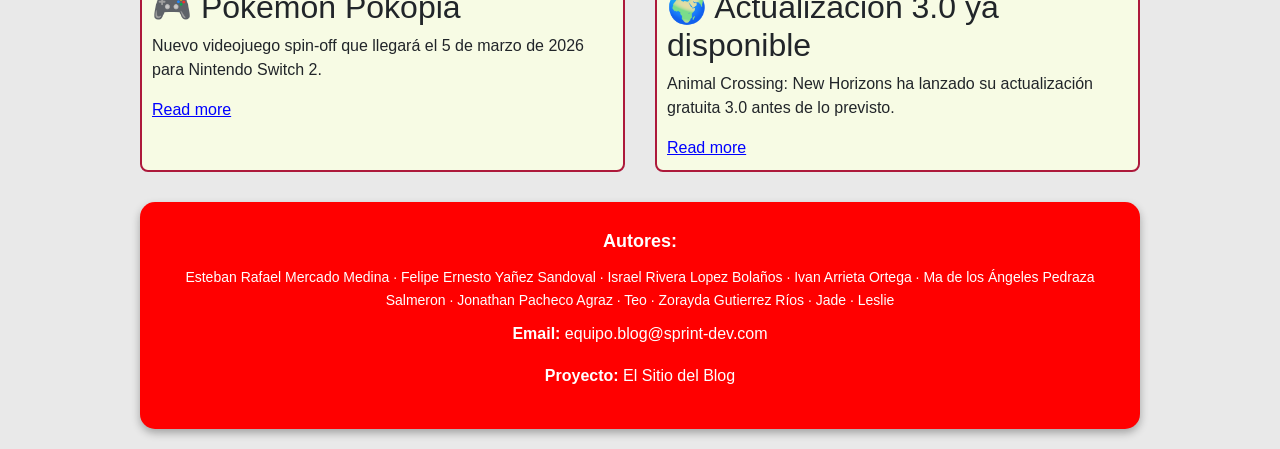
==== commit 8d4d1479: "Merge branch 'bootstrap' into bootstrap-felipe" ====
--- a/index.html
+++ b/index.html
@@ -1,18 +1,20 @@
 <!DOCTYPE html>
 <html lang="es">
+
 <head>
     <meta charset="UTF-8">
     <meta name="viewport" content="width=device-width, initial-scale=1.0">
-    <title>Nombre del Blog - Inicio</title>
+    <title>Hanafuda 1889 - Inicio</title>
     <link href="https://cdn.jsdelivr.net/npm/bootstrap@5.3.3/dist/css/bootstrap.min.css" rel="stylesheet">
     <link rel="stylesheet" href="styles.css">
     <script src="components.js" defer></script>
 </head>
+
 <body>
 
-    
-    <main-nav></main-nav>
-    
+    <!-- ========== PERSONA 1 ========== -->
+    <main-nav class="sticky-top" style="display: block;"></main-nav>
+    <!-- ========== FIN NAVBAR ========== -->
 
     <!-- ========== CONTENIDO PRINCIPAL ========== -->
     <main>
@@ -20,9 +22,41 @@
         <!-- ===== SECCIÓN HERO/BIENVENIDA - PERSONA 2 ===== -->
         <section id="">
             <div id="titleBox">
-                <h1 id="pageTitle">Welcome to the Kingdom</h1>
+                <div id="carouselExample" class="carousel slide">
+                    <div class="carousel-inner">
+                        <div class="carousel-item active">
+                            <img src="./img/titleBackground.png" class="d-block w-100" alt="...">
+                            <div class="carousel-caption d-none d-md-block bg-secondary text-white p-3 rounded bg-opacity-25">
+                                <h2 class="fw-bolder">Welcome to the Kingdom</h2>
+                            </div>
+                        </div>
+                        <div class="carousel-item">
+                            <img src="./img/carr02.png" class="d-block w-100" alt="...">
+                            <div class="carousel-caption d-none d-md-block bg-secondary text-white p-3 rounded bg-opacity-25">
+                                <p class="fs-2 text-decoration-none fw-bolder">Mario Kart en Universal Studios</p>
+                                <a href="#" class="text-decoration-underline link text-white fs-2">Ver más</a>
+                            </div>
+                        </div>
+                        <div class="carousel-item">
+                            <img src="./img/carr03.png" class="d-block w-100" alt="...">
+                            <div class="carousel-caption d-none d-md-block bg-secondary text-white p-3 rounded bg-opacity-25">
+                                <p class="fs-2 text-decoration-none fw-bolder">Nuevo juego de Donkey Kong</p>
+                                <a href="#" class="text-decoration-underline link text-white fs-2">Ver más</a>
+                            </div>
+                        </div>
+                    </div>
+                    <button class="carousel-control-prev" type="button" data-bs-target="#carouselExample"
+                        data-bs-slide="prev">
+                        <span class="carousel-control-prev-icon" aria-hidden="true"></span>
+                        <span class="visually-hidden">Previous</span>
+                    </button>
+                    <button class="carousel-control-next" type="button" data-bs-target="#carouselExample"
+                        data-bs-slide="next">
+                        <span class="carousel-control-next-icon" aria-hidden="true"></span>
+                        <span class="visually-hidden">Next</span>
+                    </button>
+                </div>
             </div>
-            
             <!-- Título principal del blog (h1) -->
             <!-- Párrafo de introducción -->
             <!-- Imagen principal -->
@@ -31,22 +65,50 @@
 
         <!-- ===== SECCIÓN ARTÍCULOS/CONTENIDO - PERSONA 3 ===== -->
         <section id="">
-            <div class="articleGrid">
-                <article id="firstArticle">
-                    <h2 class="articleTitles">De carpintero a plomero</h2>
-                    <p id="articleContent1">Antes de convertirse en el héroe del Reino Champiñón, Mario debutó en 1981 en el juego arcade Donkey Kong</p>
-                    <a href="#" class="linkAddress">Read more</a>
-                </article>
-                <article id="secondArticle">
-                    <h2 class="articleTitles">El pasatiempo que inició todo</h2>
-                    <p id="articleContent2">El concepto de Pokémon nació de la obsesión infantil de su creador, Satoshi Tajiri, por coleccionar insectos</p>
-                    <a href="#" class="linkAddress">Read more</a>
-                </article>
-                <article id="thirdArticle">
-                    <h2 class="articleTitles">El "Link" con el jugador</h2>
-                    <p id="articleContent3">Un error común en este mundo es creer que el personaje principal se llama Zelda, pero el héroe es Link.</p>
-                    <a href="#" class="linkAddress">Read more</a>
-                </article>
+            <div class="container mt-4">
+                <div class="row g-4">
+                    <div class="col-md-4">
+                        <div class="card h-100" style="width: auto;">
+                            <img src="./img/mario.png" class="card-img-top" alt="...">
+                            <div class="card-body">
+                                <h5 class="card-title">De carpintero a plomero</h5>
+                                <p class="card-text">Antes de convertirse en el héroe del Reino Champiñón, Mario debutó
+                                    en 1981 en el juego arcade Donkey Kong.</p>
+                            </div>
+                            <div class="card-footer">
+                                <a href="#" class="btn btn-light">Leer más</a>
+                            </div>
+                        </div>
+                    </div>
+                    <div class="col-md-4">
+                        <div class="card h-100" style="width: auto;">
+                            <img src="./img/pokemon.png" class="card-img-top" alt="...">
+                            <div class="card-body">
+                                <h5 class="card-title">El pasatiempo que inició todo</h5>
+                                <p class="card-text">El concepto de Pokémon nació de la obsesión infantil de su creador,
+                                    Satoshi
+                                    Tajiri, por coleccionar insectos</p>
+                            </div>
+                            <div class="card-footer">
+                                <a href="#" class="btn btn-light">Leer más</a>
+                            </div>
+                        </div>
+                    </div>
+                    <div class="col-md-4">
+                        <div class="card h-100" style="width: auto;">
+                            <img src="./img/zelda.png" class="card-img-top" alt="...">
+                            <div class="card-body">
+                                <h5 class="card-title">El "Link" con el jugador</h5>
+                                <p class="card-text">Un error común en este mundo es creer que el personaje principal se
+                                    llama
+                                    Zelda, pero el héroe es Link</p>
+                            </div>
+                            <div class="card-footer">
+                                <a href="#" class="btn btn-light">Leer más</a>
+                            </div>
+                        </div>
+                    </div>
+                </div>
             </div>
 
             <div class="articleIvan">
@@ -99,32 +161,22 @@
   
             </div>
 
+                    </article>
+                </section>
+
+            </div>
+        </section>
         <!-- ===== FIN ARTÍCULOS ===== -->
 
-        <!-- ========== FOOTER ========== -->
+        <!-- ========== FOOTER - PERSONA 4 ========== -->
         <!-- Lista de autores -->
         <!-- Correo falso-->
         <!-- Nombre del proyecto -->
-<!-- ========== FOOTER ========== -->
-    <footer class="bg-danger text-white text-center py-4 mt-5">
-      <div class="container-fluid">
-        <p class="h6 mb-2">Autores:</p>
-        <p class="mb-2">
-          Esteban Rafael Mercado Medina · Felipe Ernesto Yañez Sandoval ·
-          Israel Rivera Lopez Bolaños · Ivan Arrieta Ortega · 
-          Ma de los Ángeles Pedraza Salmeron
-        </p>
-        <p class="mb-3">
-          Jonathan Pacheco Agraz · Teodoro D A Charles Maldonado · Zorayda Gutierrez Ríos · 
-          Jade Adeliz Terrazas Soto · Leslie Rivera Olivares
-        </p>
-        <p class="mb-1"><strong>Email:</strong> equipo.blog@sprint-dev.com</p>
-        <p class="mb-0"><strong>Proyecto:</strong> El Sitio del Blog</p>
-      </div>
-    </footer>
-<!-- ========== FIN FOOTER ========== -->
+        <main-footer></main-footer>
+        <!-- ========== FIN FOOTER ========== -->
     </main>
-    
- <script src="https://cdn.jsdelivr.net/npm/bootstrap@5.3.3/dist/js/bootstrap.bundle.min.js"></script>
+
+    <script src="https://cdn.jsdelivr.net/npm/bootstrap@5.3.3/dist/js/bootstrap.bundle.min.js"></script>
 </body>
+
 </html>
--- a/styles.css
+++ b/styles.css
@@ -188,8 +188,8 @@
     flex: 1;
 }
 
-/** ================= FOOTER CUADRADO ROJO =================
-/*.footer {
+/* ================= FOOTER CUADRADO ROJO ================= */
+.footer {
   background-color: #ff0000;   
   color: #ffffff;               
   padding: 25px 20px;           
@@ -200,27 +200,27 @@
   max-width: 1000px;             
   margin: 20px auto;             
   box-shadow: 0 4px 8px rgba(0,0,0,0.3); 
-}*/
-
-/* Título de autores 
-/*.footer-title {
+}
+
+/* Título de autores */
+.footer-title {
   font-size: 18px;
   font-weight: bold;
   margin-bottom: 10px;
-}*/
-
-/* Lista de autores 
+}
+
+/* Lista de autores */
 .footer-authors {
   font-size: 14px;
   margin: 10px 0;
-}*/
-
-/* Información adicional (email, proyecto) 
+}
+
+/* Información adicional (email, proyecto) */
 .footer p strong {
   color: #ffffff;         
-}*/
-
-/* Footer responsivo 
+}
+
+/* Footer responsivo */
 @media (max-width: 768px) {
   .footer {
     font-size: 14px;
@@ -230,22 +230,11 @@
   .footer-authors {
     line-height: 1.4;
   }
-}*/
+}
 
     
-    
-#titleBox {
-    background-image: url(./img/titleBackground.png);
-    height: 400px;
-    width: 100%;
-    background-repeat: no-repeat;
-    background-size: cover;
-    background-position: center;
-    border: 2px solid white;
-    border-radius: 10px;
-}
 #pageTitle {
-    position: relative;
+    position: absolute;
     top: 50%;
     left: 7%;
     color: antiquewhite;
@@ -365,7 +354,7 @@
   text-decoration: underline;
 }
 
-/*pagina de contacto
+/*pagina de contacto*/
 .contact-page {
     display: flex;
     justify-content: center;
@@ -373,7 +362,7 @@
     min-height: 100vh;
     margin: 0;
     background-color: rgb(233, 233, 233);
-}*/
+}
 
 .contact {
     font-family: Arial, Helvetica, sans-serif;
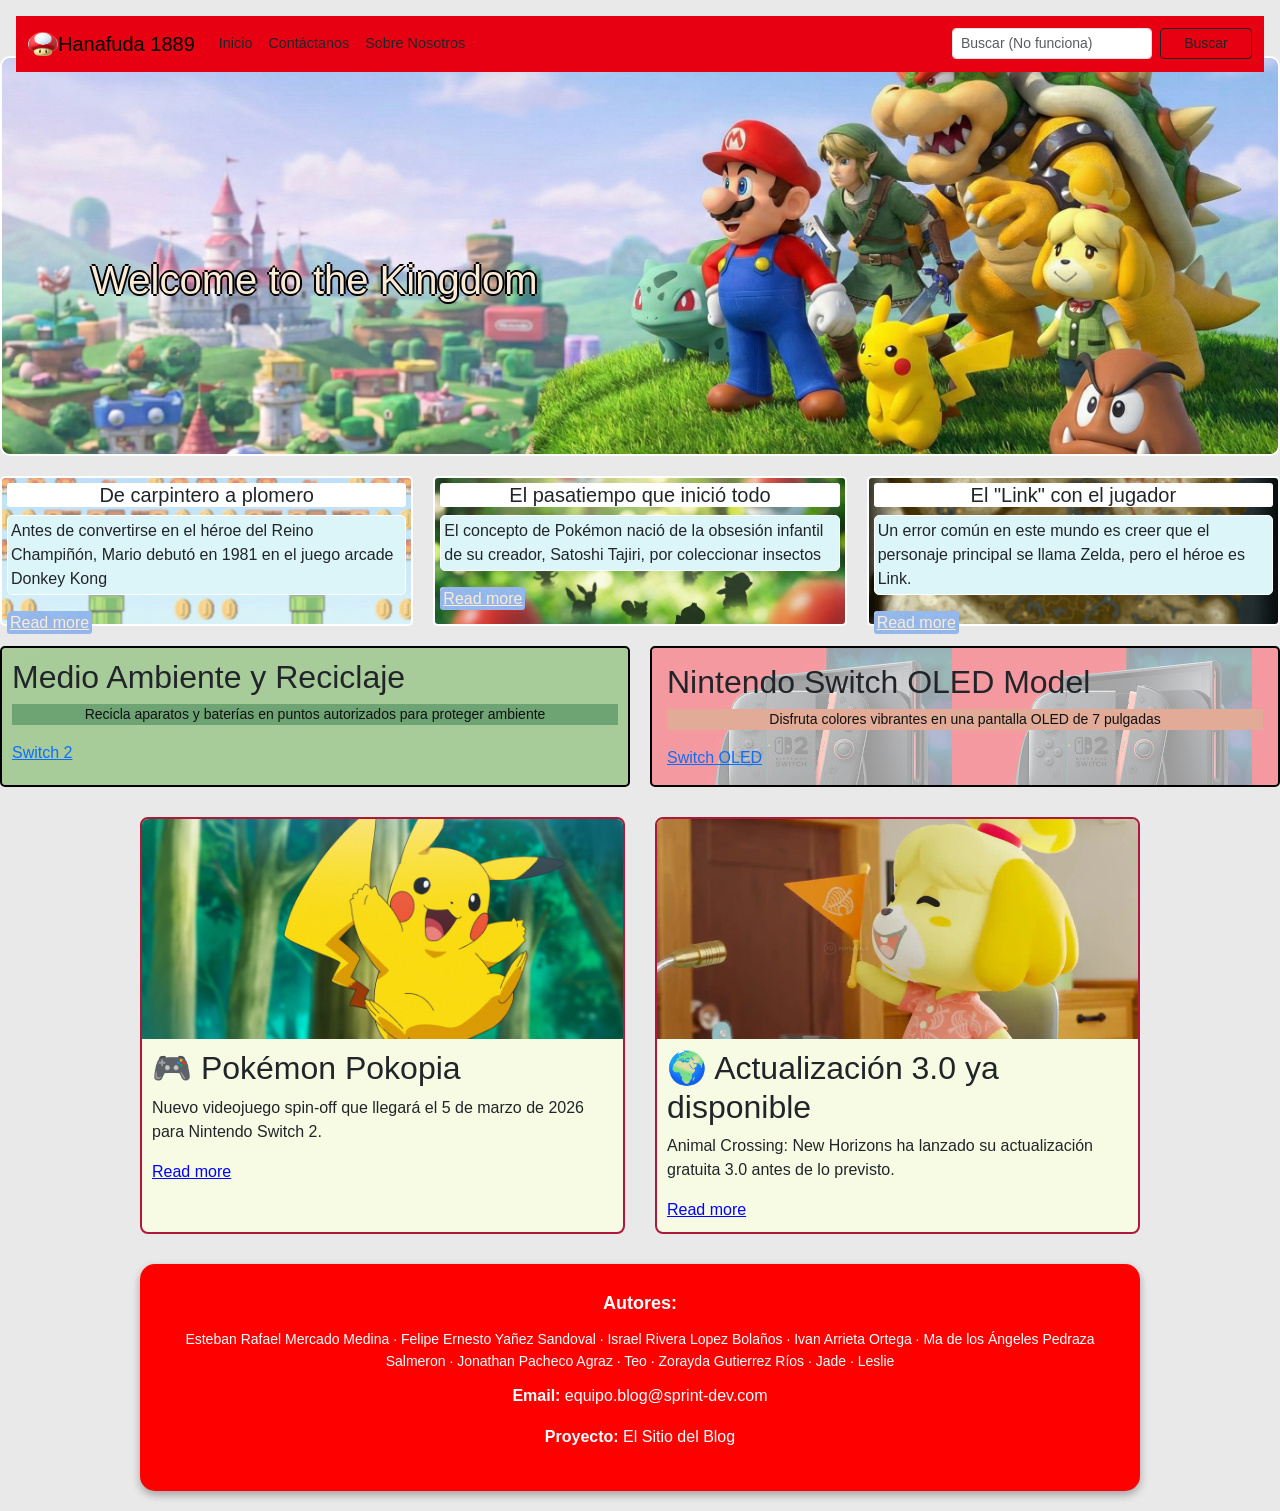
==== commit feb8ae92: "Revert "Actualización con Bootstrap" This reverts commit 50eba6557fed51c31de415bae10b4a73f024b3f0." ====
--- a/index.html
+++ b/index.html
@@ -1,20 +1,18 @@
 <!DOCTYPE html>
 <html lang="es">
-
 <head>
     <meta charset="UTF-8">
     <meta name="viewport" content="width=device-width, initial-scale=1.0">
-    <title>Hanafuda 1889 - Inicio</title>
+    <title>Nombre del Blog - Inicio</title>
     <link href="https://cdn.jsdelivr.net/npm/bootstrap@5.3.3/dist/css/bootstrap.min.css" rel="stylesheet">
     <link rel="stylesheet" href="styles.css">
     <script src="components.js" defer></script>
 </head>
-
 <body>
 
-    <!-- ========== PERSONA 1 ========== -->
-    <main-nav class="sticky-top" style="display: block;"></main-nav>
-    <!-- ========== FIN NAVBAR ========== -->
+    
+    <main-nav></main-nav>
+    
 
     <!-- ========== CONTENIDO PRINCIPAL ========== -->
     <main>
@@ -22,41 +20,9 @@
         <!-- ===== SECCIÓN HERO/BIENVENIDA - PERSONA 2 ===== -->
         <section id="">
             <div id="titleBox">
-                <div id="carouselExample" class="carousel slide">
-                    <div class="carousel-inner">
-                        <div class="carousel-item active">
-                            <img src="./img/titleBackground.png" class="d-block w-100" alt="...">
-                            <div class="carousel-caption d-none d-md-block bg-secondary text-white p-3 rounded bg-opacity-25">
-                                <h2 class="fw-bolder">Welcome to the Kingdom</h2>
-                            </div>
-                        </div>
-                        <div class="carousel-item">
-                            <img src="./img/carr02.png" class="d-block w-100" alt="...">
-                            <div class="carousel-caption d-none d-md-block bg-secondary text-white p-3 rounded bg-opacity-25">
-                                <p class="fs-2 text-decoration-none fw-bolder">Mario Kart en Universal Studios</p>
-                                <a href="#" class="text-decoration-underline link text-white fs-2">Ver más</a>
-                            </div>
-                        </div>
-                        <div class="carousel-item">
-                            <img src="./img/carr03.png" class="d-block w-100" alt="...">
-                            <div class="carousel-caption d-none d-md-block bg-secondary text-white p-3 rounded bg-opacity-25">
-                                <p class="fs-2 text-decoration-none fw-bolder">Nuevo juego de Donkey Kong</p>
-                                <a href="#" class="text-decoration-underline link text-white fs-2">Ver más</a>
-                            </div>
-                        </div>
-                    </div>
-                    <button class="carousel-control-prev" type="button" data-bs-target="#carouselExample"
-                        data-bs-slide="prev">
-                        <span class="carousel-control-prev-icon" aria-hidden="true"></span>
-                        <span class="visually-hidden">Previous</span>
-                    </button>
-                    <button class="carousel-control-next" type="button" data-bs-target="#carouselExample"
-                        data-bs-slide="next">
-                        <span class="carousel-control-next-icon" aria-hidden="true"></span>
-                        <span class="visually-hidden">Next</span>
-                    </button>
-                </div>
+                <h1 id="pageTitle">Welcome to the Kingdom</h1>
             </div>
+            
             <!-- Título principal del blog (h1) -->
             <!-- Párrafo de introducción -->
             <!-- Imagen principal -->
@@ -65,50 +31,22 @@
 
         <!-- ===== SECCIÓN ARTÍCULOS/CONTENIDO - PERSONA 3 ===== -->
         <section id="">
-            <div class="container mt-4">
-                <div class="row g-4">
-                    <div class="col-md-4">
-                        <div class="card h-100" style="width: auto;">
-                            <img src="./img/mario.png" class="card-img-top" alt="...">
-                            <div class="card-body">
-                                <h5 class="card-title">De carpintero a plomero</h5>
-                                <p class="card-text">Antes de convertirse en el héroe del Reino Champiñón, Mario debutó
-                                    en 1981 en el juego arcade Donkey Kong.</p>
-                            </div>
-                            <div class="card-footer">
-                                <a href="#" class="btn btn-light">Leer más</a>
-                            </div>
-                        </div>
-                    </div>
-                    <div class="col-md-4">
-                        <div class="card h-100" style="width: auto;">
-                            <img src="./img/pokemon.png" class="card-img-top" alt="...">
-                            <div class="card-body">
-                                <h5 class="card-title">El pasatiempo que inició todo</h5>
-                                <p class="card-text">El concepto de Pokémon nació de la obsesión infantil de su creador,
-                                    Satoshi
-                                    Tajiri, por coleccionar insectos</p>
-                            </div>
-                            <div class="card-footer">
-                                <a href="#" class="btn btn-light">Leer más</a>
-                            </div>
-                        </div>
-                    </div>
-                    <div class="col-md-4">
-                        <div class="card h-100" style="width: auto;">
-                            <img src="./img/zelda.png" class="card-img-top" alt="...">
-                            <div class="card-body">
-                                <h5 class="card-title">El "Link" con el jugador</h5>
-                                <p class="card-text">Un error común en este mundo es creer que el personaje principal se
-                                    llama
-                                    Zelda, pero el héroe es Link</p>
-                            </div>
-                            <div class="card-footer">
-                                <a href="#" class="btn btn-light">Leer más</a>
-                            </div>
-                        </div>
-                    </div>
-                </div>
+            <div class="articleGrid">
+                <article id="firstArticle">
+                    <h2 class="articleTitles">De carpintero a plomero</h2>
+                    <p id="articleContent1">Antes de convertirse en el héroe del Reino Champiñón, Mario debutó en 1981 en el juego arcade Donkey Kong</p>
+                    <a href="#" class="linkAddress">Read more</a>
+                </article>
+                <article id="secondArticle">
+                    <h2 class="articleTitles">El pasatiempo que inició todo</h2>
+                    <p id="articleContent2">El concepto de Pokémon nació de la obsesión infantil de su creador, Satoshi Tajiri, por coleccionar insectos</p>
+                    <a href="#" class="linkAddress">Read more</a>
+                </article>
+                <article id="thirdArticle">
+                    <h2 class="articleTitles">El "Link" con el jugador</h2>
+                    <p id="articleContent3">Un error común en este mundo es creer que el personaje principal se llama Zelda, pero el héroe es Link.</p>
+                    <a href="#" class="linkAddress">Read more</a>
+                </article>
             </div>
 
             <div class="articleIvan">
@@ -161,22 +99,16 @@
   
             </div>
 
-                    </article>
-                </section>
-
-            </div>
-        </section>
         <!-- ===== FIN ARTÍCULOS ===== -->
 
-        <!-- ========== FOOTER - PERSONA 4 ========== -->
+        <!-- ========== FOOTER ========== -->
         <!-- Lista de autores -->
         <!-- Correo falso-->
         <!-- Nombre del proyecto -->
         <main-footer></main-footer>
-        <!-- ========== FIN FOOTER ========== -->
+    <!-- ========== FIN FOOTER ========== -->
     </main>
-
-    <script src="https://cdn.jsdelivr.net/npm/bootstrap@5.3.3/dist/js/bootstrap.bundle.min.js"></script>
+    
+ <script src="https://cdn.jsdelivr.net/npm/bootstrap@5.3.3/dist/js/bootstrap.bundle.min.js"></script>
 </body>
-
 </html>
--- a/styles.css
+++ b/styles.css
@@ -233,8 +233,19 @@
 }
 
     
+    
+#titleBox {
+    background-image: url(./img/titleBackground.png);
+    height: 400px;
+    width: 100%;
+    background-repeat: no-repeat;
+    background-size: cover;
+    background-position: center;
+    border: 2px solid white;
+    border-radius: 10px;
+}
 #pageTitle {
-    position: absolute;
+    position: relative;
     top: 50%;
     left: 7%;
     color: antiquewhite;
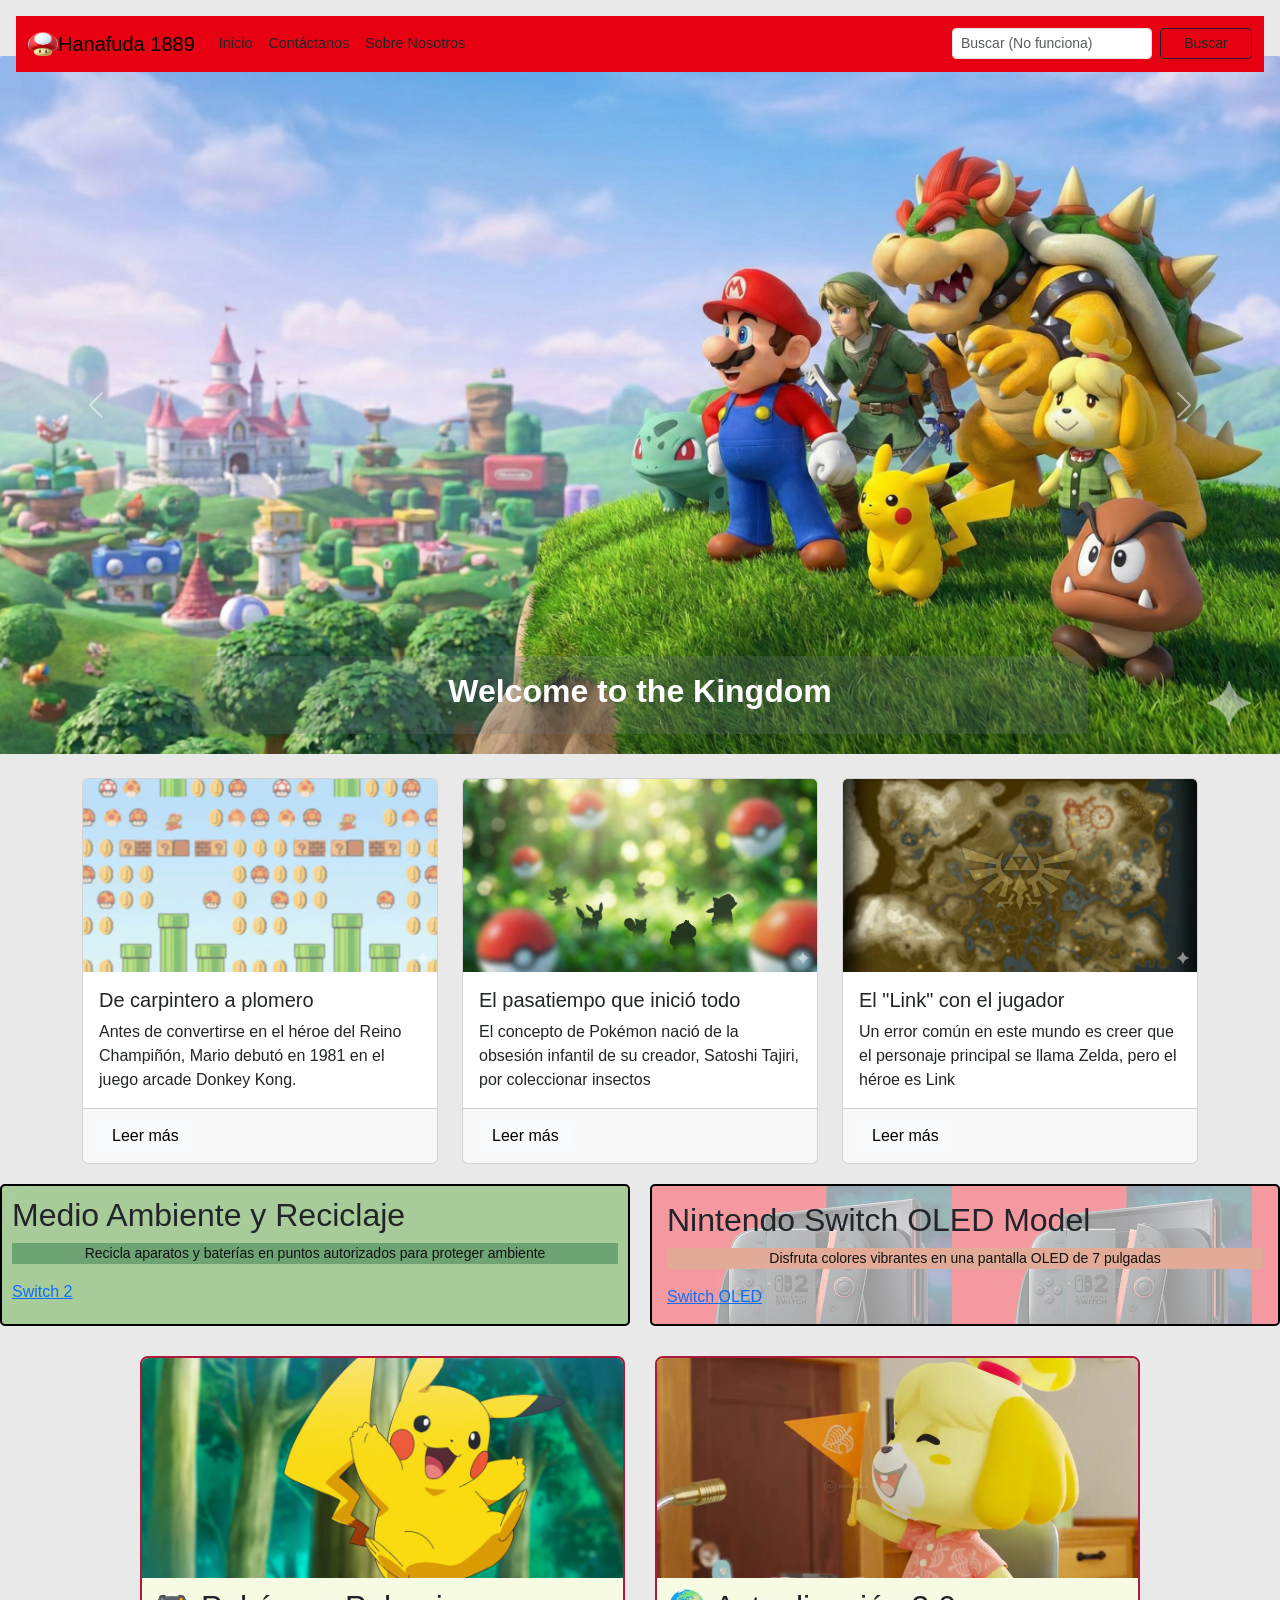
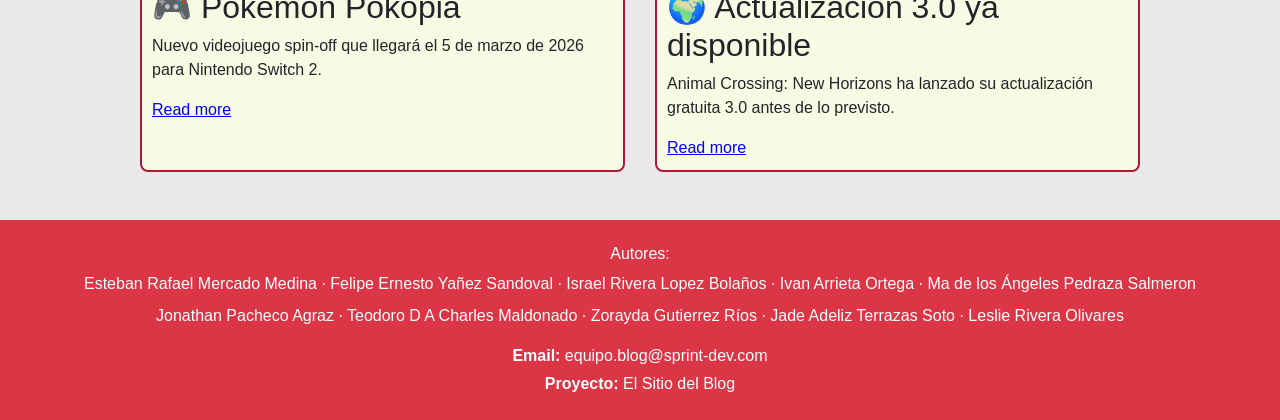
==== commit 5f7658c2: "Resuelto conflicto y fusionado bootstrap-Angeles en bootstrap" ====
--- a/index.html
+++ b/index.html
@@ -1,18 +1,20 @@
 <!DOCTYPE html>
 <html lang="es">
+
 <head>
     <meta charset="UTF-8">
     <meta name="viewport" content="width=device-width, initial-scale=1.0">
-    <title>Nombre del Blog - Inicio</title>
+    <title>Hanafuda 1889 - Inicio</title>
     <link href="https://cdn.jsdelivr.net/npm/bootstrap@5.3.3/dist/css/bootstrap.min.css" rel="stylesheet">
     <link rel="stylesheet" href="styles.css">
     <script src="components.js" defer></script>
 </head>
+
 <body>
 
-    
-    <main-nav></main-nav>
-    
+    <!-- ========== PERSONA 1 ========== -->
+    <main-nav class="sticky-top" style="display: block;"></main-nav>
+    <!-- ========== FIN NAVBAR ========== -->
 
     <!-- ========== CONTENIDO PRINCIPAL ========== -->
     <main>
@@ -20,9 +22,41 @@
         <!-- ===== SECCIÓN HERO/BIENVENIDA - PERSONA 2 ===== -->
         <section id="">
             <div id="titleBox">
-                <h1 id="pageTitle">Welcome to the Kingdom</h1>
+                <div id="carouselExample" class="carousel slide">
+                    <div class="carousel-inner">
+                        <div class="carousel-item active">
+                            <img src="./img/titleBackground.png" class="d-block w-100" alt="...">
+                            <div class="carousel-caption d-none d-md-block bg-secondary text-white p-3 rounded bg-opacity-25">
+                                <h2 class="fw-bolder">Welcome to the Kingdom</h2>
+                            </div>
+                        </div>
+                        <div class="carousel-item">
+                            <img src="./img/carr02.png" class="d-block w-100" alt="...">
+                            <div class="carousel-caption d-none d-md-block bg-secondary text-white p-3 rounded bg-opacity-25">
+                                <p class="fs-2 text-decoration-none fw-bolder">Mario Kart en Universal Studios</p>
+                                <a href="#" class="text-decoration-underline link text-white fs-2">Ver más</a>
+                            </div>
+                        </div>
+                        <div class="carousel-item">
+                            <img src="./img/carr03.png" class="d-block w-100" alt="...">
+                            <div class="carousel-caption d-none d-md-block bg-secondary text-white p-3 rounded bg-opacity-25">
+                                <p class="fs-2 text-decoration-none fw-bolder">Nuevo juego de Donkey Kong</p>
+                                <a href="#" class="text-decoration-underline link text-white fs-2">Ver más</a>
+                            </div>
+                        </div>
+                    </div>
+                    <button class="carousel-control-prev" type="button" data-bs-target="#carouselExample"
+                        data-bs-slide="prev">
+                        <span class="carousel-control-prev-icon" aria-hidden="true"></span>
+                        <span class="visually-hidden">Previous</span>
+                    </button>
+                    <button class="carousel-control-next" type="button" data-bs-target="#carouselExample"
+                        data-bs-slide="next">
+                        <span class="carousel-control-next-icon" aria-hidden="true"></span>
+                        <span class="visually-hidden">Next</span>
+                    </button>
+                </div>
             </div>
-            
             <!-- Título principal del blog (h1) -->
             <!-- Párrafo de introducción -->
             <!-- Imagen principal -->
@@ -31,22 +65,50 @@
 
         <!-- ===== SECCIÓN ARTÍCULOS/CONTENIDO - PERSONA 3 ===== -->
         <section id="">
-            <div class="articleGrid">
-                <article id="firstArticle">
-                    <h2 class="articleTitles">De carpintero a plomero</h2>
-                    <p id="articleContent1">Antes de convertirse en el héroe del Reino Champiñón, Mario debutó en 1981 en el juego arcade Donkey Kong</p>
-                    <a href="#" class="linkAddress">Read more</a>
-                </article>
-                <article id="secondArticle">
-                    <h2 class="articleTitles">El pasatiempo que inició todo</h2>
-                    <p id="articleContent2">El concepto de Pokémon nació de la obsesión infantil de su creador, Satoshi Tajiri, por coleccionar insectos</p>
-                    <a href="#" class="linkAddress">Read more</a>
-                </article>
-                <article id="thirdArticle">
-                    <h2 class="articleTitles">El "Link" con el jugador</h2>
-                    <p id="articleContent3">Un error común en este mundo es creer que el personaje principal se llama Zelda, pero el héroe es Link.</p>
-                    <a href="#" class="linkAddress">Read more</a>
-                </article>
+            <div class="container mt-4">
+                <div class="row g-4">
+                    <div class="col-md-4">
+                        <div class="card h-100" style="width: auto;">
+                            <img src="./img/mario.png" class="card-img-top" alt="...">
+                            <div class="card-body">
+                                <h5 class="card-title">De carpintero a plomero</h5>
+                                <p class="card-text">Antes de convertirse en el héroe del Reino Champiñón, Mario debutó
+                                    en 1981 en el juego arcade Donkey Kong.</p>
+                            </div>
+                            <div class="card-footer">
+                                <a href="#" class="btn btn-light">Leer más</a>
+                            </div>
+                        </div>
+                    </div>
+                    <div class="col-md-4">
+                        <div class="card h-100" style="width: auto;">
+                            <img src="./img/pokemon.png" class="card-img-top" alt="...">
+                            <div class="card-body">
+                                <h5 class="card-title">El pasatiempo que inició todo</h5>
+                                <p class="card-text">El concepto de Pokémon nació de la obsesión infantil de su creador,
+                                    Satoshi
+                                    Tajiri, por coleccionar insectos</p>
+                            </div>
+                            <div class="card-footer">
+                                <a href="#" class="btn btn-light">Leer más</a>
+                            </div>
+                        </div>
+                    </div>
+                    <div class="col-md-4">
+                        <div class="card h-100" style="width: auto;">
+                            <img src="./img/zelda.png" class="card-img-top" alt="...">
+                            <div class="card-body">
+                                <h5 class="card-title">El "Link" con el jugador</h5>
+                                <p class="card-text">Un error común en este mundo es creer que el personaje principal se
+                                    llama
+                                    Zelda, pero el héroe es Link</p>
+                            </div>
+                            <div class="card-footer">
+                                <a href="#" class="btn btn-light">Leer más</a>
+                            </div>
+                        </div>
+                    </div>
+                </div>
             </div>
 
             <div class="articleIvan">
@@ -99,16 +161,36 @@
   
             </div>
 
+                    </article>
+                </section>
+
+            </div>
+        </section>
         <!-- ===== FIN ARTÍCULOS ===== -->
 
-        <!-- ========== FOOTER ========== -->
-        <!-- Lista de autores -->
-        <!-- Correo falso-->
-        <!-- Nombre del proyecto -->
-        <main-footer></main-footer>
-    <!-- ========== FIN FOOTER ========== -->
+        <!-- ========== FOOTER - PERSONA 4 ========== -->
+<!-- ========== FOOTER ========== -->
+    <footer class="bg-danger text-white text-center py-4 mt-5">
+      <div class="container-fluid">
+        <p class="h6 mb-2">Autores:</p>
+        <p class="mb-2">
+          Esteban Rafael Mercado Medina · Felipe Ernesto Yañez Sandoval ·
+          Israel Rivera Lopez Bolaños · Ivan Arrieta Ortega · 
+          Ma de los Ángeles Pedraza Salmeron
+        </p>
+        <p class="mb-3">
+          Jonathan Pacheco Agraz · Teodoro D A Charles Maldonado · Zorayda Gutierrez Ríos · 
+          Jade Adeliz Terrazas Soto · Leslie Rivera Olivares
+        </p>
+        <p class="mb-1"><strong>Email:</strong> equipo.blog@sprint-dev.com</p>
+        <p class="mb-0"><strong>Proyecto:</strong> El Sitio del Blog</p>
+      </div>
+    </footer>
+<!-- ========== FIN FOOTER ========== -->
+
     </main>
-    
- <script src="https://cdn.jsdelivr.net/npm/bootstrap@5.3.3/dist/js/bootstrap.bundle.min.js"></script>
+
+    <script src="https://cdn.jsdelivr.net/npm/bootstrap@5.3.3/dist/js/bootstrap.bundle.min.js"></script>
 </body>
+
 </html>
--- a/styles.css
+++ b/styles.css
@@ -188,8 +188,8 @@
     flex: 1;
 }
 
-/* ================= FOOTER CUADRADO ROJO ================= */
-.footer {
+/** ================= FOOTER CUADRADO ROJO =================
+/*.footer {
   background-color: #ff0000;   
   color: #ffffff;               
   padding: 25px 20px;           
@@ -200,27 +200,27 @@
   max-width: 1000px;             
   margin: 20px auto;             
   box-shadow: 0 4px 8px rgba(0,0,0,0.3); 
-}
-
-/* Título de autores */
-.footer-title {
+}*/
+
+/* Título de autores 
+/*.footer-title {
   font-size: 18px;
   font-weight: bold;
   margin-bottom: 10px;
-}
-
-/* Lista de autores */
+}*/
+
+/* Lista de autores 
 .footer-authors {
   font-size: 14px;
   margin: 10px 0;
-}
-
-/* Información adicional (email, proyecto) */
+}*/
+
+/* Información adicional (email, proyecto) 
 .footer p strong {
   color: #ffffff;         
-}
-
-/* Footer responsivo */
+}*/
+
+/* Footer responsivo 
 @media (max-width: 768px) {
   .footer {
     font-size: 14px;
@@ -230,22 +230,11 @@
   .footer-authors {
     line-height: 1.4;
   }
-}
+}*/
 
     
-    
-#titleBox {
-    background-image: url(./img/titleBackground.png);
-    height: 400px;
-    width: 100%;
-    background-repeat: no-repeat;
-    background-size: cover;
-    background-position: center;
-    border: 2px solid white;
-    border-radius: 10px;
-}
 #pageTitle {
-    position: relative;
+    position: absolute;
     top: 50%;
     left: 7%;
     color: antiquewhite;
@@ -365,7 +354,7 @@
   text-decoration: underline;
 }
 
-/*pagina de contacto*/
+/*pagina de contacto
 .contact-page {
     display: flex;
     justify-content: center;
@@ -373,7 +362,7 @@
     min-height: 100vh;
     margin: 0;
     background-color: rgb(233, 233, 233);
-}
+}*/
 
 .contact {
     font-family: Arial, Helvetica, sans-serif;
